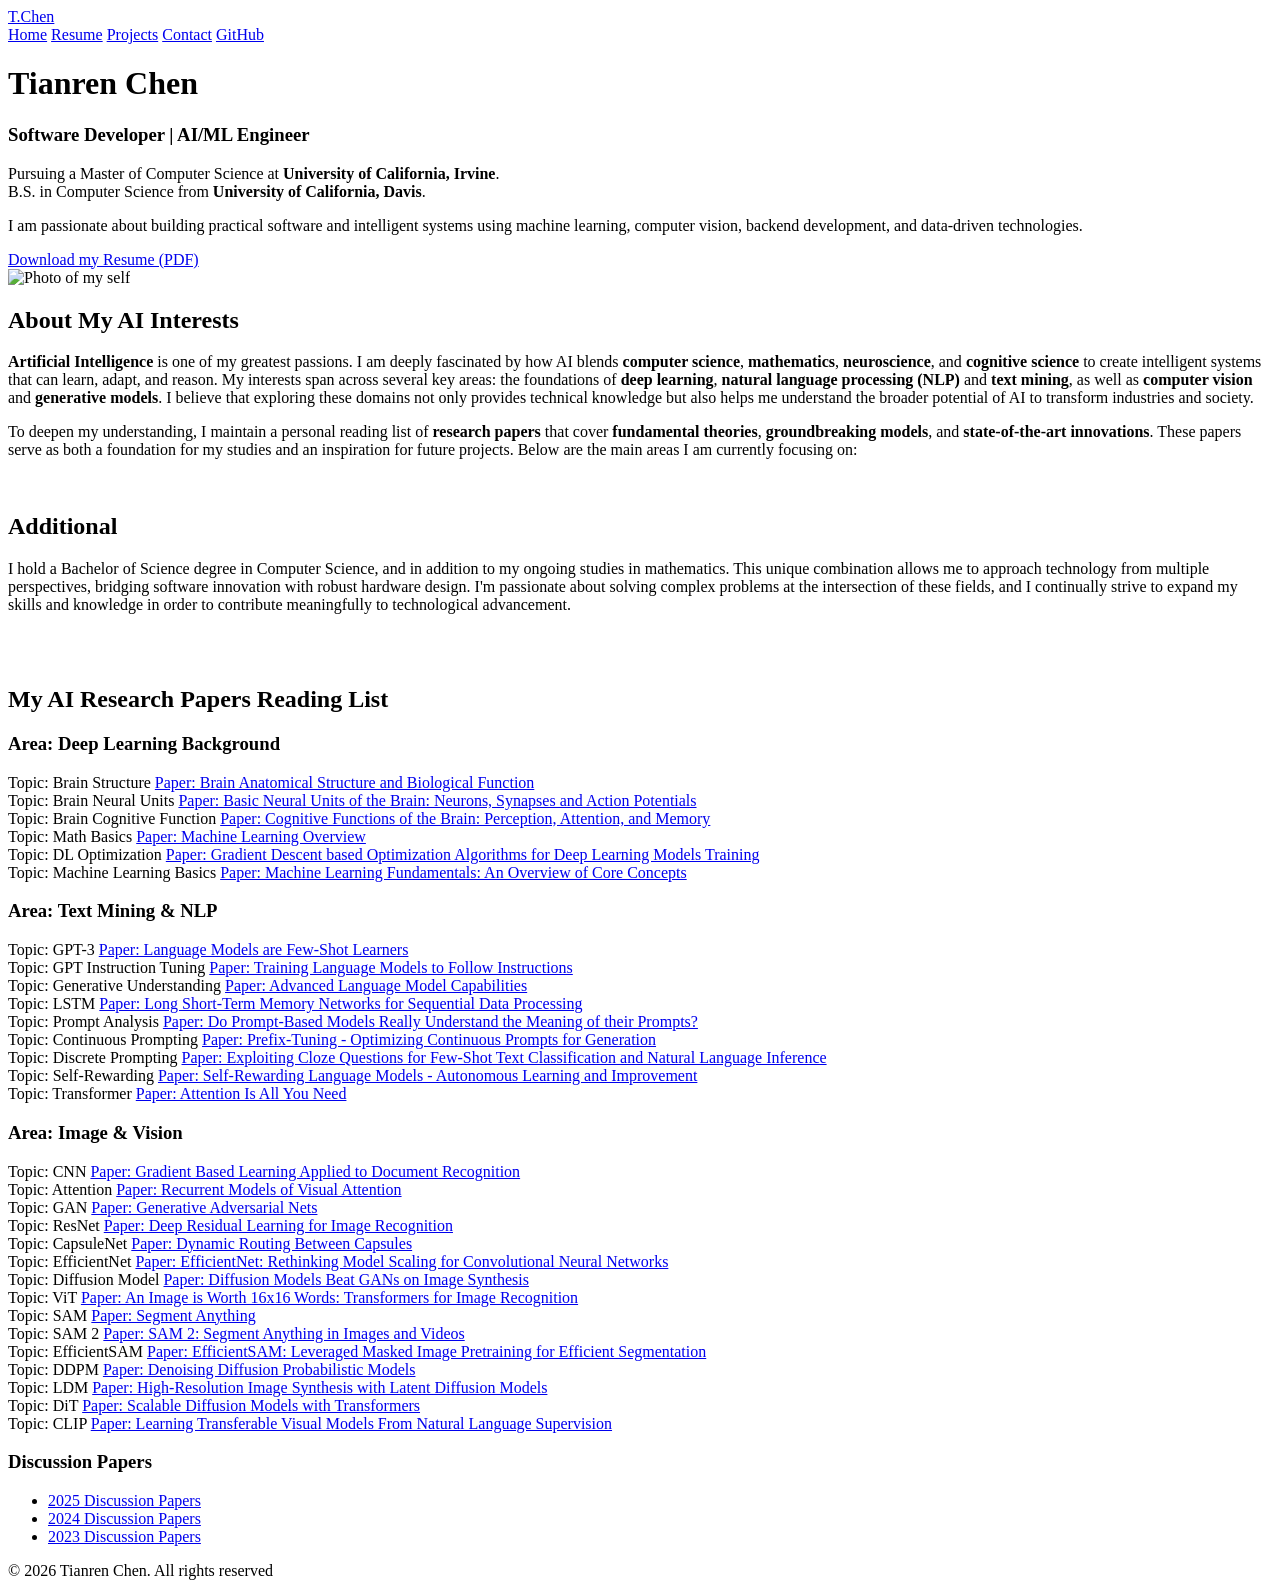
==== index.html @ b4e149b1 "Update Resume" ====
<!DOCTYPE html>
<html lang="en">
<head>
  <meta charset="UTF-8" />
  <meta name="viewport" content="width=device-width, initial-scale=1.0" />
  <meta name="description" content="Tianren Chen's personal portfolio website - Computer Science student at UC Davis specializing in AI, software engineering, and distributed systems" />
  <meta name="keywords" content="Tianren Chen, Computer Science, UC Davis, Software Engineering, AI, Electrical Engineering, Portfolio" />
  <meta name="author" content="Tianren Chen" />
  <meta name="robots" content="index, follow" />
  
  <!-- Open Graph / Social Media Meta Tags -->
  <meta property="og:title" content="Tianren Chen - Computer Science Portfolio" />
  <meta property="og:description" content="Computer Science student at UC Davis specializing in AI, software engineering, and distributed systems" />
  <meta property="og:type" content="website" />
  <meta property="og:url" content="https://ctrterry.github.io/portfolio/" />
  <meta property="og:image" content="https://ctrterry.github.io/portfolio/assets/img/self_transparent.png" />
  
  <!-- Twitter Card Meta Tags -->
  <meta name="twitter:card" content="summary_large_image" />
  <meta name="twitter:title" content="Tianren Chen - Computer Science Portfolio" />
  <meta name="twitter:description" content="Computer Science student at UC Davis specializing in AI, software engineering, and distributed systems" />
  <meta name="twitter:image" content="https://ctrterry.github.io/portfolio/assets/img/self_transparent.png" />
  
  <title>Tianren Chen – Computer Science Portfolio | UC Davis</title>
  <link rel="stylesheet" href="styles/style.css" />
  <link rel="icon" type="image/x-icon" href="assets/img/favicon.ico">
  <link rel="canonical" href="https://ctrterry.github.io/portfolio/" />
</head>
<body>
  <div class="wrapper">
    <!-- Navigation Bar control area-->
    <nav class="navbar">
      <div class="nav-left">
        <a href="https://www.linkedin.com/in/ctrterry" class="logo">T.Chen</a>
      </div>
      <div class="nav-right">
        <a href="index.html"> Home</a>
        <a href="resume.html">Resume</a>
        <a href="projects.html">Projects</a>
        <a href="contact.html">Contact</a>
        <a href="https://github.com/ctrterry" target="_blank">GitHub</a>
      </div>
    </nav>

    <!-- Header / Intro Section -->
    <header class="hero">
      <div class="hero-text">
        <h1>Tianren Chen</h1>

        <!-- <h3>Student, University of California, Davis, CA</h3> -->
        <h3>Software Developer | AI/ML Engineer</h3>

        <p>
          Pursuing a Master of Computer Science at
          <strong>University of California, Irvine</strong>.<br>
          B.S. in Computer Science from
          <strong>University of California, Davis</strong>.
        </p>
    
        <p>
          I am passionate about building practical software and intelligent systems
          using machine learning, computer vision, backend development, and data-driven technologies.
        </p>

        <a href="resumes/Tianren_Chen_Resume.pdf" download="Tianren_Chen_Resume.pdf" class="btn-primary">Download my Resume (PDF)</a>
      </div>
      <div class="personal-image">
        <!-- Placeholder or actual photo -->
        <img src="assets/img/self_transparent.png" alt="Photo of my self"/>
      </div>
    </header>

    <!-- About Section -->
    <section id="about" class="section">
      <div class="section-content">
        <h2>About My AI Interests</h2>  
        <p><strong>Artificial Intelligence</strong> is one of my greatest passions. I am deeply fascinated by how AI blends <strong>computer science</strong>, <strong>mathematics</strong>, <strong>neuroscience</strong>, and <strong>cognitive science</strong> to create intelligent systems that can learn, adapt, and reason. My interests span across several key areas: the foundations of <strong>deep learning</strong>, <strong>natural language processing (NLP)</strong> and <strong>text mining</strong>, as well as <strong>computer vision</strong> and <strong>generative models</strong>. I believe that exploring these domains not only provides technical knowledge but also helps me understand the broader potential of AI to transform industries and society.</p>  

        <p>To deepen my understanding, I maintain a personal reading list of <strong>research papers</strong> that cover <strong>fundamental theories</strong>, <strong>groundbreaking models</strong>, and <strong>state-of-the-art innovations</strong>. These papers serve as both a foundation for my studies and an inspiration for future projects. Below are the main areas I am currently focusing on:</p> <br>


        <h2>Additional</h2>
        <p class="indented-text">
          I hold a Bachelor of Science degree in Computer Science, and in addition to my ongoing studies in mathematics.
          This unique combination allows me to approach technology from multiple perspectives, 
          bridging software innovation with robust hardware design.

          I'm passionate about solving complex problems at the intersection of these fields, 
          and I continually strive to expand my skills and knowledge in order to contribute meaningfully to technological advancement.
        </p>
        <br>
        <br>



        <!-- % ---------------- Research Paper Reading Area ------------------------------>

        <h2> My AI Research Papers Reading List</h2>
        <div class="papers-section">
          
          <!-- Deep Learning Background Area -->
          <h3>Area: Deep Learning Background</h3>
          
          <div class="paper-entry">
            <span class="topic">Topic: Brain Structure</span>
            <a href="ai_Research_Paper/dl_background/DL_Brain_Structure.pdf" target="_blank">Paper: Brain Anatomical Structure and Biological Function</a>
          </div>

          <div class="paper-entry">
            <span class="topic">Topic: Brain Neural Units</span>
            <a href="ai_Research_Paper/dl_background/Brain_Nural_Unite_DL.pdf" target="_blank">Paper: Basic Neural Units of the Brain: Neurons, Synapses and Action Potentials</a>
          </div>

          <div class="paper-entry">
            <span class="topic">Topic: Brain Cognitive Function</span>
            <a href="ai_Research_Paper/dl_background/Brain_Congnitive_Function_DL.pdf" target="_blank">Paper: Cognitive Functions of the Brain: Perception, Attention, and Memory</a>
          </div>

          <div class="paper-entry">
            <span class="topic">Topic: Math Basics</span>
            <a href="ai_Research_Paper/dl_background/ML_Infor.pdf" target="_blank">Paper: Machine Learning Overview</a>
          </div>

          <div class="paper-entry">
            <span class="topic">Topic: DL Optimization</span>
            <a href="ai_Research_Paper/dl_background/DL_Optimization_DL.pdf" target="_blank">Paper: Gradient Descent based Optimization Algorithms for Deep Learning Models Training</a>
          </div>

          <div class="paper-entry">
            <span class="topic">Topic: Machine Learning Basics</span>
            <a href="ai_Research_Paper/dl_background/ML_Infor.pdf" target="_blank">Paper: Machine Learning Fundamentals: An Overview of Core Concepts</a>
          </div>

          <!-- Text Mining & NLP Area -->
          <h3>Area: Text Mining & NLP</h3>
          
          <div class="paper-entry">
            <span class="topic">Topic: GPT-3</span>
            <a href="ai_Research_Paper/textMining_NLP/GPT3_.pdf" target="_blank">Paper: Language Models are Few-Shot Learners</a>
          </div>

          <div class="paper-entry">
            <span class="topic">Topic: GPT Instruction Tuning</span>
            <a href="ai_Research_Paper/textMining_NLP/GPT_Instruct.pdf" target="_blank">Paper: Training Language Models to Follow Instructions</a>
          </div>

          <div class="paper-entry">
            <span class="topic">Topic: Generative Understanding</span>
            <a href="ai_Research_Paper/textMining_NLP/GUR.pdf" target="_blank">Paper: Advanced Language Model Capabilities</a>
          </div>

          <div class="paper-entry">
            <span class="topic">Topic: LSTM</span>
            <a href="ai_Research_Paper/textMining_NLP/LSTM_Text_Mining.pdf" target="_blank">Paper: Long Short-Term Memory Networks for Sequential Data Processing</a>
          </div>

          <div class="paper-entry">
            <span class="topic">Topic: Prompt Analysis</span>
            <a href="ai_Research_Paper/textMining_NLP/Prompt_Analysis.pdf" target="_blank">Paper: Do Prompt-Based Models Really Understand the Meaning of their Prompts?</a>
          </div>

          <div class="paper-entry">
            <span class="topic">Topic: Continuous Prompting</span>
            <a href="ai_Research_Paper/textMining_NLP/Prompt_Continues.pdf" target="_blank">Paper: Prefix-Tuning - Optimizing Continuous Prompts for Generation</a>
          </div>

          <div class="paper-entry">
            <span class="topic">Topic: Discrete Prompting</span>
            <a href="ai_Research_Paper/textMining_NLP/Prompt_Discrete.pdf" target="_blank">Paper: Exploiting Cloze Questions for Few-Shot Text Classification and Natural Language Inference</a>
          </div>

          <div class="paper-entry">
            <span class="topic">Topic: Self-Rewarding</span>
            <a href="ai_Research_Paper/textMining_NLP/Self_Reward.pdf" target="_blank">Paper: Self-Rewarding Language Models - Autonomous Learning and Improvement</a>
          </div>

                     <div class="paper-entry">
             <span class="topic">Topic: Transformer</span>
             <a href="ai_Research_Paper/textMining_NLP/Transformer.pdf" target="_blank">Paper: Attention Is All You Need</a>
           </div>

          <!-- Image & Vision Area -->
          <h3>Area: Image & Vision</h3>
          
          <div class="paper-entry">
            <span class="topic">Topic: CNN</span>
            <a href="ai_Research_Paper/image_versions/CNN.pdf" target="_blank">Paper: Gradient Based Learning Applied to Document Recognition</a>
          </div>

          <div class="paper-entry">
            <span class="topic">Topic: Attention</span>
            <a href="ai_Research_Paper/image_versions/attentions.pdf" target="_blank">Paper: Recurrent Models of Visual Attention</a>
          </div>

          <div class="paper-entry">
            <span class="topic">Topic: GAN</span>
            <a href="ai_Research_Paper/image_versions/GAN.pdf" target="_blank">Paper: Generative Adversarial Nets</a>
          </div>

          <div class="paper-entry">
            <span class="topic">Topic: ResNet</span>
            <a href="ai_Research_Paper/image_versions/ResNet.pdf" target="_blank">Paper: Deep Residual Learning for Image Recognition</a>
          </div>

          <div class="paper-entry">
            <span class="topic">Topic: CapsuleNet</span>
            <a href="ai_Research_Paper/image_versions/CapsuleNet.pdf" target="_blank">Paper: Dynamic Routing Between Capsules</a>
          </div>

          <div class="paper-entry">
            <span class="topic">Topic: EfficientNet</span>
            <a href="ai_Research_Paper/image_versions/EfficientNet.pdf" target="_blank">Paper: EfficientNet: Rethinking Model Scaling for Convolutional Neural Networks</a>
          </div>

          <div class="paper-entry">
            <span class="topic">Topic: Diffusion Model</span>
            <a href="ai_Research_Paper/image_versions/Diffusion_Model.pdf" target="_blank">Paper: Diffusion Models Beat GANs on Image Synthesis</a>
          </div>

          <div class="paper-entry">
            <span class="topic">Topic: ViT</span>
            <a href="ai_Research_Paper/image_versions/ViT.pdf" target="_blank">Paper: An Image is Worth 16x16 Words: Transformers for Image Recognition</a>
          </div>

          <div class="paper-entry">
            <span class="topic">Topic: SAM</span>
            <a href="ai_Research_Paper/image_versions/SAM.pdf" target="_blank">Paper: Segment Anything</a>
          </div>

          <div class="paper-entry">
            <span class="topic">Topic: SAM 2</span>
            <a href="ai_Research_Paper/image_versions/SAM2.pdf" target="_blank">Paper: SAM 2: Segment Anything in Images and Videos</a>
          </div>

          <div class="paper-entry">
            <span class="topic">Topic: EfficientSAM</span>
            <a href="ai_Research_Paper/image_versions/EfficientSAM.pdf" target="_blank">Paper: EfficientSAM: Leveraged Masked Image Pretraining for Efficient Segmentation</a>
          </div>

          <div class="paper-entry">
            <span class="topic">Topic: DDPM</span>
            <a href="ai_Research_Paper/image_versions/DDPM.pdf" target="_blank">Paper: Denoising Diffusion Probabilistic Models</a>
          </div>

          <div class="paper-entry">
            <span class="topic">Topic: LDM</span>
            <a href="ai_Research_Paper/image_versions/LDM.pdf" target="_blank">Paper: High-Resolution Image Synthesis with Latent Diffusion Models</a>
          </div>

          <div class="paper-entry">
            <span class="topic">Topic: DiT</span>
            <a href="ai_Research_Paper/image_versions/DiT.pdf" target="_blank">Paper: Scalable Diffusion Models with Transformers</a>
          </div>

          <div class="paper-entry">
            <span class="topic">Topic: CLIP</span>
            <a href="ai_Research_Paper/image_versions/CLIP.pdf" target="_blank">Paper: Learning Transferable Visual Models From Natural Language Supervision</a>
          </div>

          <!-- Citation -->
          <!-- <div class="citation-section">
            <h4>References</h4>
            <p class="citation">
              @article{zhang_ifmlab_ifmlabpy,<br>
              &nbsp;&nbsp;title={IFMLab.py},<br>
              &nbsp;&nbsp;author={Jiawei Zhang},<br>
              &nbsp;&nbsp;year={2016},<br>
              }
            </p>
          </div> -->


          

          <!-- % ---------------- Discussion paper area ------------------------------>
          <h3>Discussion Papers</h3>
          <ul class="papers-list">
            <li><a href="https://docs.google.com/spreadsheets/d/1cKKFg2zjILwHBISuJCIMwDJIK0FUtJIftuGG9lLRDSo/edit?gid=2049144862#gid=2049144862" target="_blank">2025 Discussion Papers</a></li>
            <li><a href="https://docs.google.com/spreadsheets/d/1YyNrls0FG1jVtHapDFglOy35CCJlYeoDeOvzx7QsefA/edit?gid=2049144862#gid=2049144862" target="_blank">2024 Discussion Papers</a></li>
            <li><a href="https://docs.google.com/spreadsheets/d/1nPFJScmS9t6R2qLEgY5SeBMo0PCMHR1CASnGC47hFE8/edit?gid=2049144862#gid=2049144862" target="_blank">2023 Discussion Papers</a></li>
          </ul>
        </div>
      </div>
    </section>
    <!-- About Research Paper Reading Section End-->

    <!-- <div class="image-box">
      <div class="description">
        <h3>Spring 25 class</h3>
        <p> My spring quarter class at UC Davis, 2025 </p>
    </div>
      <img src="assets/img/spring_25.png" alt="Screenshot of my project">
    </div>
     -->
    <!--Add some website informations -->
    <!-- Footer -->
    <footer class="footer">
      <p>&copy; <script>document.write(new Date().getFullYear())</script> Tianren Chen. All rights reserved</p>
    </footer>
  </div>  <!-- End wrapper -->
</body>
</html>
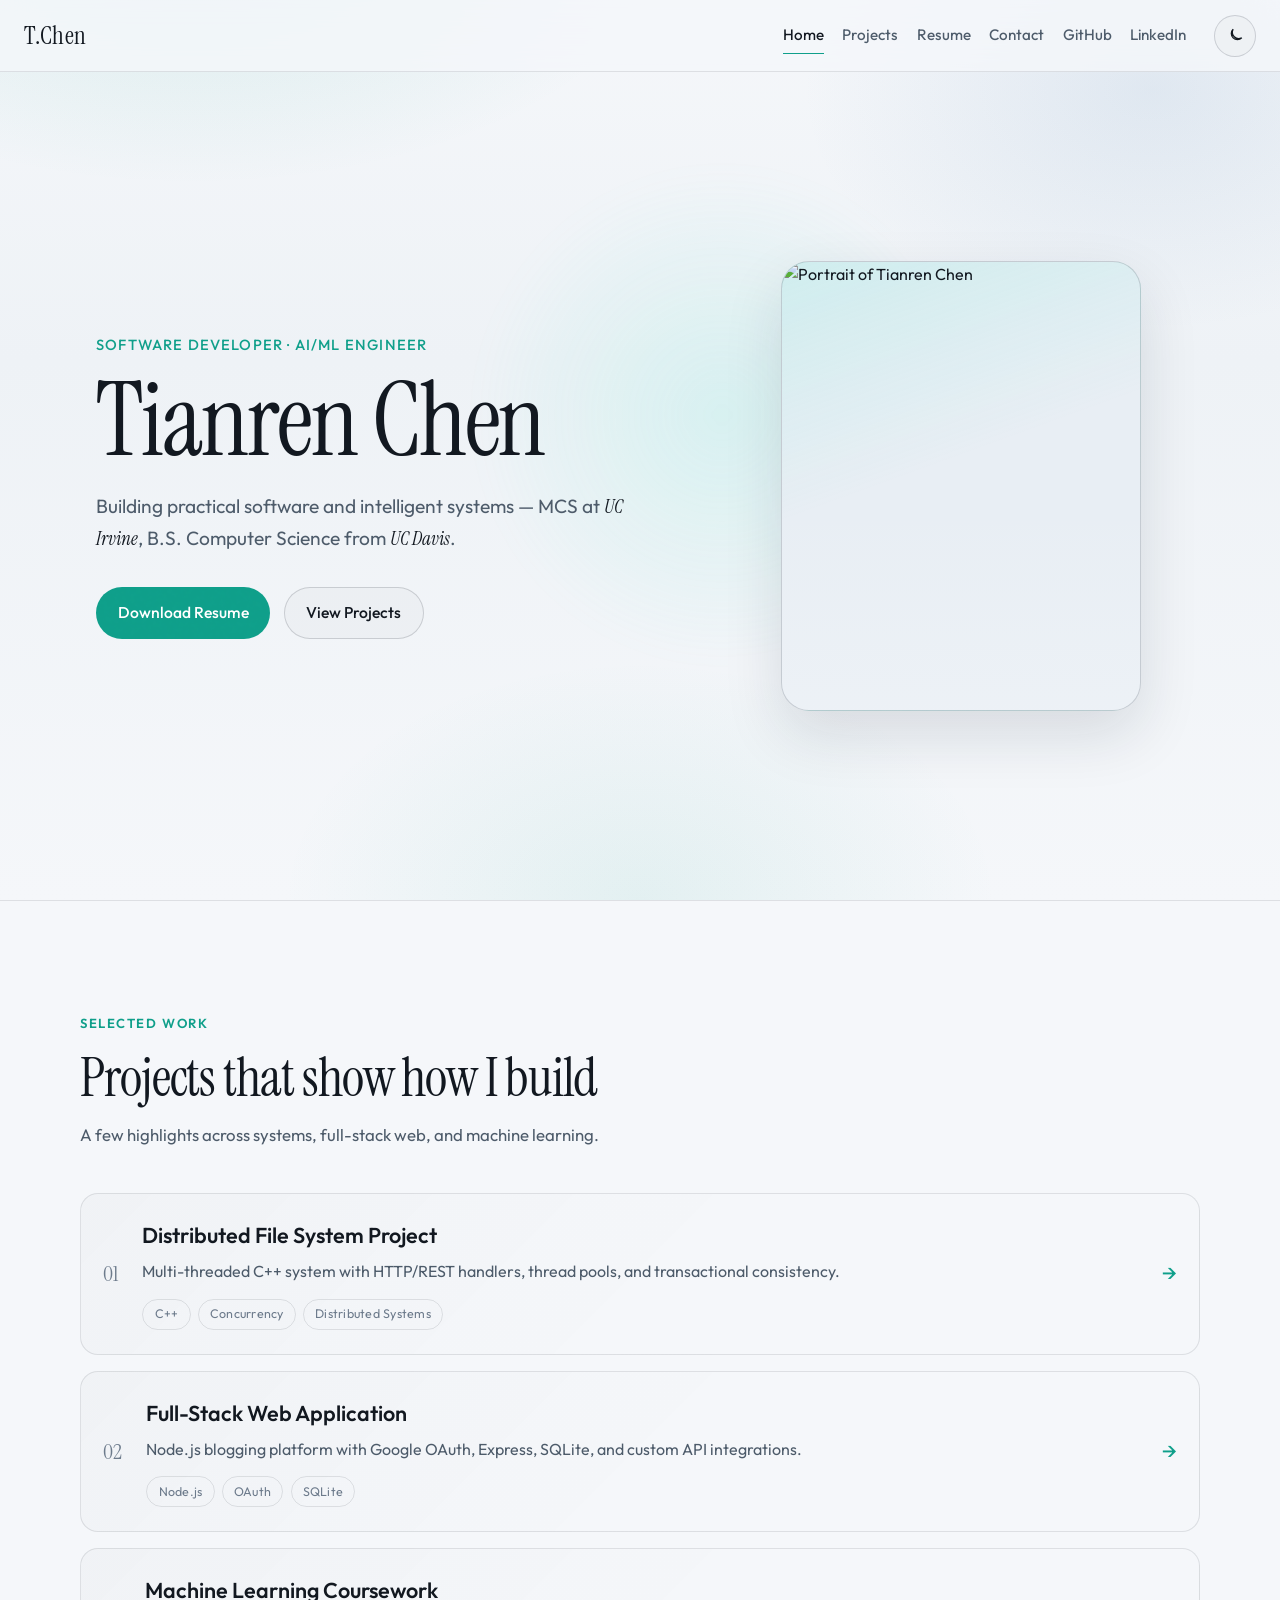
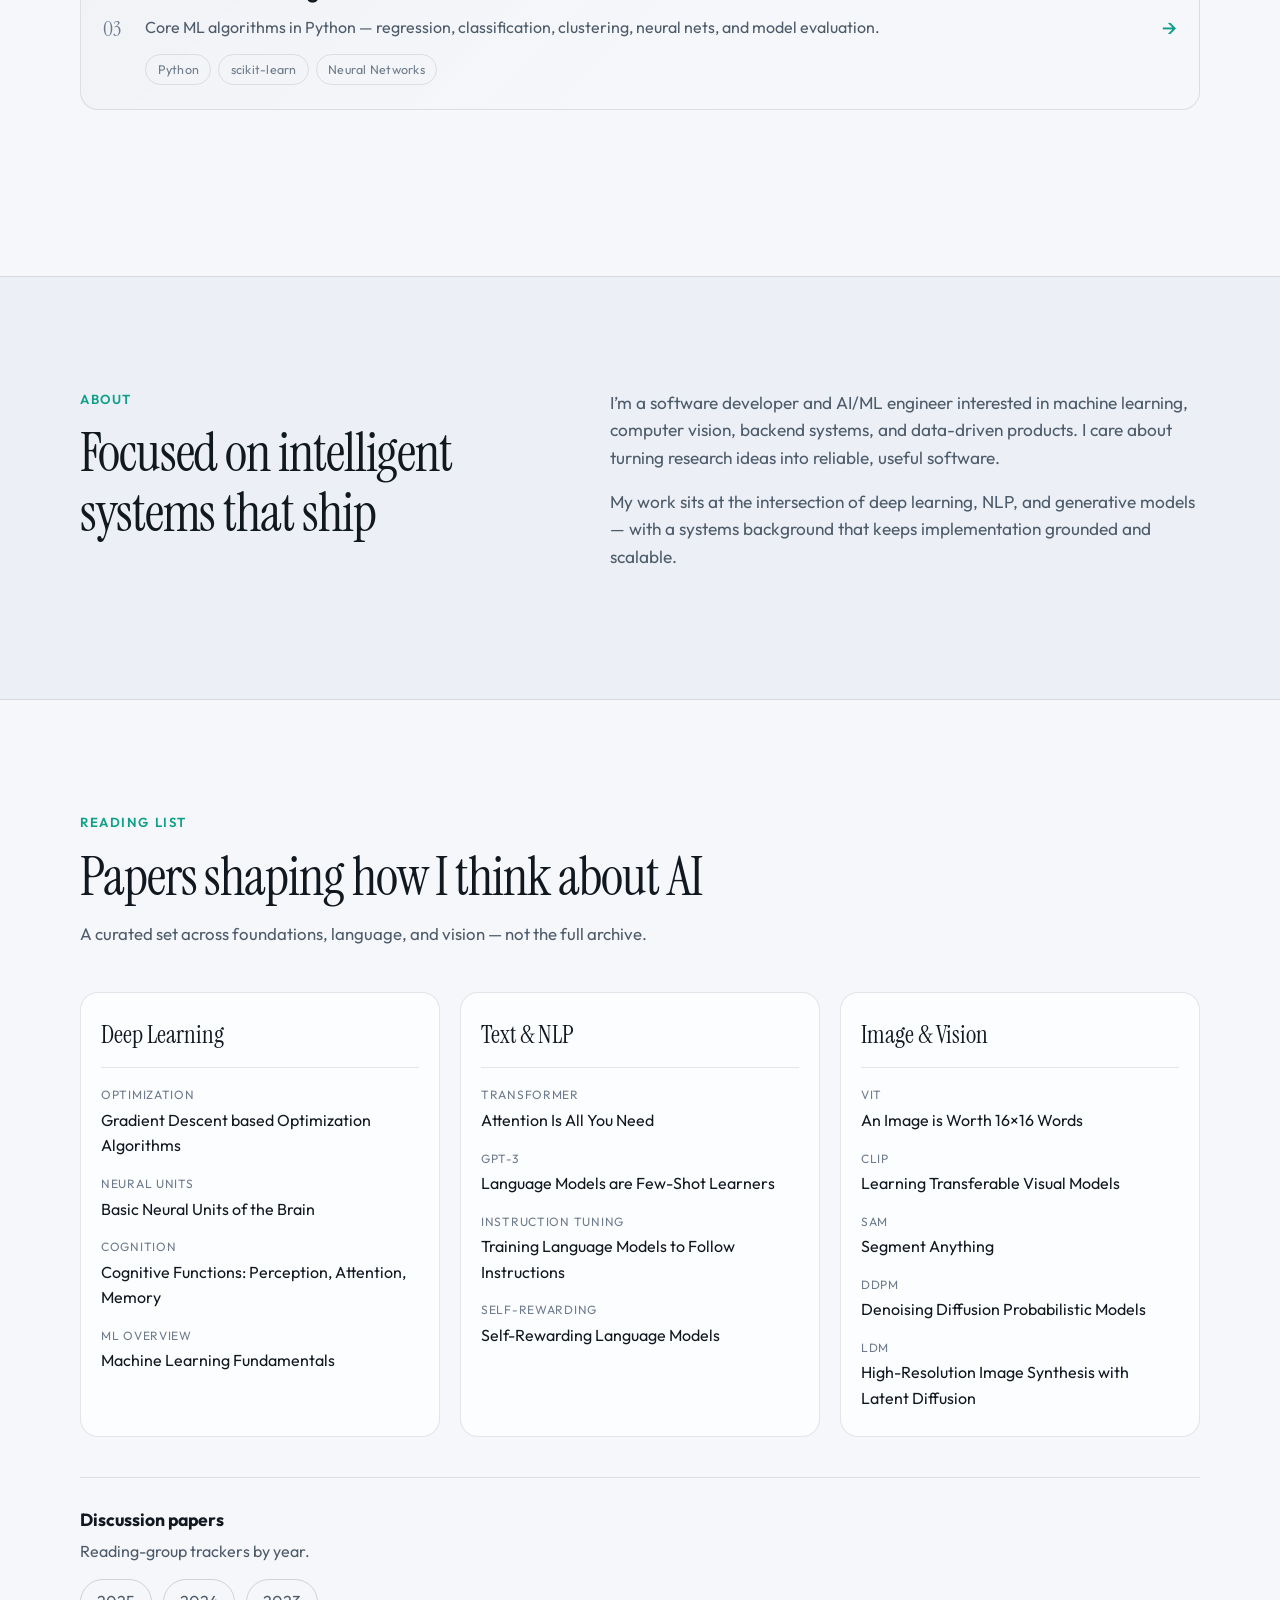
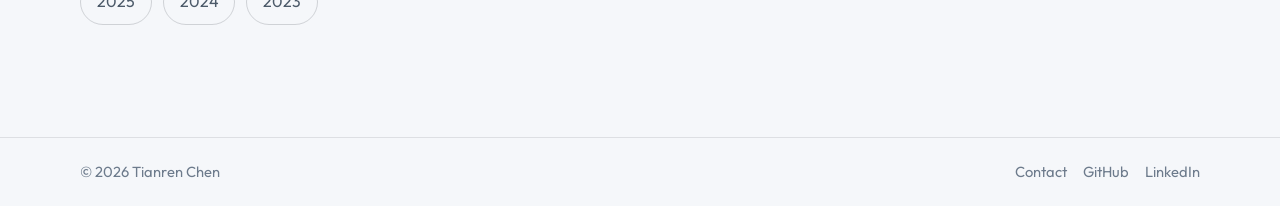
==== commit 6ad6504f: "Update Home page" ====
--- a/index.html
+++ b/index.html
@@ -3,300 +3,274 @@
 <head>
   <meta charset="UTF-8" />
   <meta name="viewport" content="width=device-width, initial-scale=1.0" />
-  <meta name="description" content="Tianren Chen's personal portfolio website - Computer Science student at UC Davis specializing in AI, software engineering, and distributed systems" />
-  <meta name="keywords" content="Tianren Chen, Computer Science, UC Davis, Software Engineering, AI, Electrical Engineering, Portfolio" />
+  <meta name="description" content="Tianren Chen — Software Developer and AI/ML Engineer. MCS at UC Irvine. Building practical software and intelligent systems." />
+  <meta name="keywords" content="Tianren Chen, Computer Science, UC Irvine, Software Engineering, AI, Machine Learning, Portfolio" />
   <meta name="author" content="Tianren Chen" />
   <meta name="robots" content="index, follow" />
-  
-  <!-- Open Graph / Social Media Meta Tags -->
-  <meta property="og:title" content="Tianren Chen - Computer Science Portfolio" />
-  <meta property="og:description" content="Computer Science student at UC Davis specializing in AI, software engineering, and distributed systems" />
+
+  <meta property="og:title" content="Tianren Chen — Software & AI Engineer" />
+  <meta property="og:description" content="MCS at UC Irvine. Building practical software and intelligent systems with machine learning, computer vision, and backend engineering." />
   <meta property="og:type" content="website" />
   <meta property="og:url" content="https://ctrterry.github.io/portfolio/" />
   <meta property="og:image" content="https://ctrterry.github.io/portfolio/assets/img/self_transparent.png" />
-  
-  <!-- Twitter Card Meta Tags -->
+
   <meta name="twitter:card" content="summary_large_image" />
-  <meta name="twitter:title" content="Tianren Chen - Computer Science Portfolio" />
-  <meta name="twitter:description" content="Computer Science student at UC Davis specializing in AI, software engineering, and distributed systems" />
+  <meta name="twitter:title" content="Tianren Chen — Software & AI Engineer" />
+  <meta name="twitter:description" content="MCS at UC Irvine. Building practical software and intelligent systems." />
   <meta name="twitter:image" content="https://ctrterry.github.io/portfolio/assets/img/self_transparent.png" />
-  
-  <title>Tianren Chen – Computer Science Portfolio | UC Davis</title>
+
+  <title>Tianren Chen — Software & AI Engineer</title>
+  <link rel="canonical" href="https://ctrterry.github.io/portfolio/" />
+  <link rel="icon" type="image/x-icon" href="assets/img/favicon.ico" />
+
+  <link rel="preconnect" href="https://fonts.googleapis.com" />
+  <link rel="preconnect" href="https://fonts.gstatic.com" crossorigin />
+  <link href="https://fonts.googleapis.com/css2?family=Instrument+Serif:ital@0;1&family=Outfit:wght@300;400;500;600;700&display=swap" rel="stylesheet" />
   <link rel="stylesheet" href="styles/style.css" />
-  <link rel="icon" type="image/x-icon" href="assets/img/favicon.ico">
-  <link rel="canonical" href="https://ctrterry.github.io/portfolio/" />
+  <script>
+    (function () {
+      try {
+        var saved = localStorage.getItem("theme");
+        var theme = saved || (window.matchMedia("(prefers-color-scheme: light)").matches ? "light" : "dark");
+        document.documentElement.setAttribute("data-theme", theme);
+      } catch (e) {
+        document.documentElement.setAttribute("data-theme", "dark");
+      }
+    })();
+  </script>
 </head>
 <body>
+  <div class="noise" aria-hidden="true"></div>
   <div class="wrapper">
-    <!-- Navigation Bar control area-->
     <nav class="navbar">
-      <div class="nav-left">
-        <a href="https://www.linkedin.com/in/ctrterry" class="logo">T.Chen</a>
-      </div>
+      <a href="index.html" class="logo">T.Chen</a>
       <div class="nav-right">
-        <a href="index.html"> Home</a>
+        <a href="index.html" class="active">Home</a>
+        <a href="projects.html">Projects</a>
         <a href="resume.html">Resume</a>
-        <a href="projects.html">Projects</a>
         <a href="contact.html">Contact</a>
-        <a href="https://github.com/ctrterry" target="_blank">GitHub</a>
+        <a href="https://github.com/ctrterry" target="_blank" rel="noopener">GitHub</a>
+        <a href="https://www.linkedin.com/in/ctrterry" target="_blank" rel="noopener">LinkedIn</a>
+      </div>
+      <div class="nav-controls">
+        <button class="theme-toggle" type="button" aria-label="Switch to light theme" title="Toggle theme">
+          <svg class="theme-icon theme-icon-sun" viewBox="0 0 24 24" aria-hidden="true" fill="none" stroke="currentColor" stroke-width="1.8">
+            <circle cx="12" cy="12" r="4" />
+            <path d="M12 2v2M12 20v2M4.9 4.9l1.4 1.4M17.7 17.7l1.4 1.4M2 12h2M20 12h2M4.9 19.1l1.4-1.4M17.7 6.3l1.4-1.4" />
+          </svg>
+          <svg class="theme-icon theme-icon-moon" viewBox="0 0 24 24" aria-hidden="true" fill="none" stroke="currentColor" stroke-width="1.8">
+            <path d="M21 14.5A8.5 8.5 0 0 1 9.5 3 7 7 0 1 0 21 14.5z" />
+          </svg>
+        </button>
+        <button class="nav-toggle" aria-label="Open menu" aria-expanded="false">
+          <span></span><span></span>
+        </button>
       </div>
     </nav>
 
-    <!-- Header / Intro Section -->
     <header class="hero">
-      <div class="hero-text">
+      <div class="hero-glow" aria-hidden="true"></div>
+      <div class="hero-text reveal">
+        <p class="hero-role">Software Developer · AI/ML Engineer</p>
         <h1>Tianren Chen</h1>
-
-        <!-- <h3>Student, University of California, Davis, CA</h3> -->
-        <h3>Software Developer | AI/ML Engineer</h3>
-
-        <p>
-          Pursuing a Master of Computer Science at
-          <strong>University of California, Irvine</strong>.<br>
-          B.S. in Computer Science from
-          <strong>University of California, Davis</strong>.
+        <p class="hero-lead">
+          Building practical software and intelligent systems — MCS at
+          <em>UC Irvine</em>, B.S. Computer Science from <em>UC Davis</em>.
         </p>
-    
-        <p>
-          I am passionate about building practical software and intelligent systems
-          using machine learning, computer vision, backend development, and data-driven technologies.
-        </p>
-
-        <a href="resumes/Tianren_Chen_Resume.pdf" download="Tianren_Chen_Resume.pdf" class="btn-primary">Download my Resume (PDF)</a>
-      </div>
-      <div class="personal-image">
-        <!-- Placeholder or actual photo -->
-        <img src="assets/img/self_transparent.png" alt="Photo of my self"/>
+        <div class="hero-actions">
+          <a href="resumes/Tianren_Chen_Resume.pdf" download class="btn-primary">Download Resume</a>
+          <a href="projects.html" class="btn-ghost">View Projects</a>
+        </div>
+      </div>
+      <div class="hero-visual reveal" data-delay="1">
+        <div class="hero-frame">
+          <img src="assets/img/self_transparent.png" alt="Portrait of Tianren Chen" />
+        </div>
       </div>
     </header>
 
-    <!-- About Section -->
-    <section id="about" class="section">
-      <div class="section-content">
-        <h2>About My AI Interests</h2>  
-        <p><strong>Artificial Intelligence</strong> is one of my greatest passions. I am deeply fascinated by how AI blends <strong>computer science</strong>, <strong>mathematics</strong>, <strong>neuroscience</strong>, and <strong>cognitive science</strong> to create intelligent systems that can learn, adapt, and reason. My interests span across several key areas: the foundations of <strong>deep learning</strong>, <strong>natural language processing (NLP)</strong> and <strong>text mining</strong>, as well as <strong>computer vision</strong> and <strong>generative models</strong>. I believe that exploring these domains not only provides technical knowledge but also helps me understand the broader potential of AI to transform industries and society.</p>  
-
-        <p>To deepen my understanding, I maintain a personal reading list of <strong>research papers</strong> that cover <strong>fundamental theories</strong>, <strong>groundbreaking models</strong>, and <strong>state-of-the-art innovations</strong>. These papers serve as both a foundation for my studies and an inspiration for future projects. Below are the main areas I am currently focusing on:</p> <br>
-
-
-        <h2>Additional</h2>
-        <p class="indented-text">
-          I hold a Bachelor of Science degree in Computer Science, and in addition to my ongoing studies in mathematics.
-          This unique combination allows me to approach technology from multiple perspectives, 
-          bridging software innovation with robust hardware design.
-
-          I'm passionate about solving complex problems at the intersection of these fields, 
-          and I continually strive to expand my skills and knowledge in order to contribute meaningfully to technological advancement.
-        </p>
-        <br>
-        <br>
-
-
-
-        <!-- % ---------------- Research Paper Reading Area ------------------------------>
-
-        <h2> My AI Research Papers Reading List</h2>
-        <div class="papers-section">
-          
-          <!-- Deep Learning Background Area -->
-          <h3>Area: Deep Learning Background</h3>
-          
-          <div class="paper-entry">
-            <span class="topic">Topic: Brain Structure</span>
-            <a href="ai_Research_Paper/dl_background/DL_Brain_Structure.pdf" target="_blank">Paper: Brain Anatomical Structure and Biological Function</a>
+    <section id="work" class="section work-section">
+      <div class="section-inner">
+        <div class="section-head reveal">
+          <p class="eyebrow">Selected work</p>
+          <h2>Projects that show how I build</h2>
+          <p class="section-sub">A few highlights across systems, full-stack web, and machine learning.</p>
+        </div>
+
+        <div class="work-list">
+          <a href="projects.html#distributed-fs" class="work-item reveal">
+            <span class="work-index">01</span>
+            <div class="work-copy">
+              <h3>Distributed File System Project</h3>
+              <p>Multi-threaded C++ system with HTTP/REST handlers, thread pools, and transactional consistency.</p>
+              <ul class="work-tags">
+                <li>C++</li>
+                <li>Concurrency</li>
+                <li>Distributed Systems</li>
+              </ul>
+            </div>
+            <span class="work-arrow" aria-hidden="true">→</span>
+          </a>
+
+          <a href="projects.html#web-oauth-blog" class="work-item reveal" data-delay="1">
+            <span class="work-index">02</span>
+            <div class="work-copy">
+              <h3>Full-Stack Web Application</h3>
+              <p>Node.js blogging platform with Google OAuth, Express, SQLite, and custom API integrations.</p>
+              <ul class="work-tags">
+                <li>Node.js</li>
+                <li>OAuth</li>
+                <li>SQLite</li>
+              </ul>
+            </div>
+            <span class="work-arrow" aria-hidden="true">→</span>
+          </a>
+
+          <a href="projects.html#machine-learning-course" class="work-item reveal" data-delay="2">
+            <span class="work-index">03</span>
+            <div class="work-copy">
+              <h3>Machine Learning Coursework</h3>
+              <p>Core ML algorithms in Python — regression, classification, clustering, neural nets, and model evaluation.</p>
+              <ul class="work-tags">
+                <li>Python</li>
+                <li>scikit-learn</li>
+                <li>Neural Networks</li>
+              </ul>
+            </div>
+            <span class="work-arrow" aria-hidden="true">→</span>
+          </a>
+        </div>
+
+        <div class="section-cta reveal">
+          <a href="projects.html" class="text-link">See all projects →</a>
+        </div>
+      </div>
+    </section>
+
+    <section id="about" class="section about-section">
+      <div class="section-inner about-grid">
+        <div class="section-head reveal">
+          <p class="eyebrow">About</p>
+          <h2>Focused on intelligent systems that ship</h2>
+        </div>
+        <div class="about-copy reveal" data-delay="1">
+          <p>
+            I’m a software developer and AI/ML engineer interested in machine learning,
+            computer vision, backend systems, and data-driven products. I care about
+            turning research ideas into reliable, useful software.
+          </p>
+          <p>
+            My work sits at the intersection of deep learning, NLP, and generative models —
+            with a systems background that keeps implementation grounded and scalable.
+          </p>
+        </div>
+      </div>
+    </section>
+
+    <section id="reading" class="section reading-section">
+      <div class="section-inner">
+        <div class="section-head reveal">
+          <p class="eyebrow">Reading list</p>
+          <h2>Papers shaping how I think about AI</h2>
+          <p class="section-sub">A curated set across foundations, language, and vision — not the full archive.</p>
+        </div>
+
+        <div class="papers-grid">
+          <div class="paper-group reveal">
+            <h3>Deep Learning</h3>
+            <ul class="paper-list">
+              <li>
+                <span>Optimization</span>
+                <a href="ai_Research_Paper/dl_background/DL_Optimization_DL.pdf" target="_blank" rel="noopener">Gradient Descent based Optimization Algorithms</a>
+              </li>
+              <li>
+                <span>Neural units</span>
+                <a href="ai_Research_Paper/dl_background/Brain_Nural_Unite_DL.pdf" target="_blank" rel="noopener">Basic Neural Units of the Brain</a>
+              </li>
+              <li>
+                <span>Cognition</span>
+                <a href="ai_Research_Paper/dl_background/Brain_Congnitive_Function_DL.pdf" target="_blank" rel="noopener">Cognitive Functions: Perception, Attention, Memory</a>
+              </li>
+              <li>
+                <span>ML overview</span>
+                <a href="ai_Research_Paper/dl_background/ML_Infor.pdf" target="_blank" rel="noopener">Machine Learning Fundamentals</a>
+              </li>
+            </ul>
           </div>
 
-          <div class="paper-entry">
-            <span class="topic">Topic: Brain Neural Units</span>
-            <a href="ai_Research_Paper/dl_background/Brain_Nural_Unite_DL.pdf" target="_blank">Paper: Basic Neural Units of the Brain: Neurons, Synapses and Action Potentials</a>
+          <div class="paper-group reveal" data-delay="1">
+            <h3>Text & NLP</h3>
+            <ul class="paper-list">
+              <li>
+                <span>Transformer</span>
+                <a href="ai_Research_Paper/textMining_NLP/Transformer.pdf" target="_blank" rel="noopener">Attention Is All You Need</a>
+              </li>
+              <li>
+                <span>GPT-3</span>
+                <a href="ai_Research_Paper/textMining_NLP/GPT3_.pdf" target="_blank" rel="noopener">Language Models are Few-Shot Learners</a>
+              </li>
+              <li>
+                <span>Instruction tuning</span>
+                <a href="ai_Research_Paper/textMining_NLP/GPT_Instruct.pdf" target="_blank" rel="noopener">Training Language Models to Follow Instructions</a>
+              </li>
+              <li>
+                <span>Self-rewarding</span>
+                <a href="ai_Research_Paper/textMining_NLP/Self_Reward.pdf" target="_blank" rel="noopener">Self-Rewarding Language Models</a>
+              </li>
+            </ul>
           </div>
 
-          <div class="paper-entry">
-            <span class="topic">Topic: Brain Cognitive Function</span>
-            <a href="ai_Research_Paper/dl_background/Brain_Congnitive_Function_DL.pdf" target="_blank">Paper: Cognitive Functions of the Brain: Perception, Attention, and Memory</a>
+          <div class="paper-group reveal" data-delay="2">
+            <h3>Image & Vision</h3>
+            <ul class="paper-list">
+              <li>
+                <span>ViT</span>
+                <a href="ai_Research_Paper/image_versions/ViT.pdf" target="_blank" rel="noopener">An Image is Worth 16×16 Words</a>
+              </li>
+              <li>
+                <span>CLIP</span>
+                <a href="ai_Research_Paper/image_versions/CLIP.pdf" target="_blank" rel="noopener">Learning Transferable Visual Models</a>
+              </li>
+              <li>
+                <span>SAM</span>
+                <a href="ai_Research_Paper/image_versions/SAM.pdf" target="_blank" rel="noopener">Segment Anything</a>
+              </li>
+              <li>
+                <span>DDPM</span>
+                <a href="ai_Research_Paper/image_versions/DDPM.pdf" target="_blank" rel="noopener">Denoising Diffusion Probabilistic Models</a>
+              </li>
+              <li>
+                <span>LDM</span>
+                <a href="ai_Research_Paper/image_versions/LDM.pdf" target="_blank" rel="noopener">High-Resolution Image Synthesis with Latent Diffusion</a>
+              </li>
+            </ul>
           </div>
-
-          <div class="paper-entry">
-            <span class="topic">Topic: Math Basics</span>
-            <a href="ai_Research_Paper/dl_background/ML_Infor.pdf" target="_blank">Paper: Machine Learning Overview</a>
-          </div>
-
-          <div class="paper-entry">
-            <span class="topic">Topic: DL Optimization</span>
-            <a href="ai_Research_Paper/dl_background/DL_Optimization_DL.pdf" target="_blank">Paper: Gradient Descent based Optimization Algorithms for Deep Learning Models Training</a>
-          </div>
-
-          <div class="paper-entry">
-            <span class="topic">Topic: Machine Learning Basics</span>
-            <a href="ai_Research_Paper/dl_background/ML_Infor.pdf" target="_blank">Paper: Machine Learning Fundamentals: An Overview of Core Concepts</a>
-          </div>
-
-          <!-- Text Mining & NLP Area -->
-          <h3>Area: Text Mining & NLP</h3>
-          
-          <div class="paper-entry">
-            <span class="topic">Topic: GPT-3</span>
-            <a href="ai_Research_Paper/textMining_NLP/GPT3_.pdf" target="_blank">Paper: Language Models are Few-Shot Learners</a>
-          </div>
-
-          <div class="paper-entry">
-            <span class="topic">Topic: GPT Instruction Tuning</span>
-            <a href="ai_Research_Paper/textMining_NLP/GPT_Instruct.pdf" target="_blank">Paper: Training Language Models to Follow Instructions</a>
-          </div>
-
-          <div class="paper-entry">
-            <span class="topic">Topic: Generative Understanding</span>
-            <a href="ai_Research_Paper/textMining_NLP/GUR.pdf" target="_blank">Paper: Advanced Language Model Capabilities</a>
-          </div>
-
-          <div class="paper-entry">
-            <span class="topic">Topic: LSTM</span>
-            <a href="ai_Research_Paper/textMining_NLP/LSTM_Text_Mining.pdf" target="_blank">Paper: Long Short-Term Memory Networks for Sequential Data Processing</a>
-          </div>
-
-          <div class="paper-entry">
-            <span class="topic">Topic: Prompt Analysis</span>
-            <a href="ai_Research_Paper/textMining_NLP/Prompt_Analysis.pdf" target="_blank">Paper: Do Prompt-Based Models Really Understand the Meaning of their Prompts?</a>
-          </div>
-
-          <div class="paper-entry">
-            <span class="topic">Topic: Continuous Prompting</span>
-            <a href="ai_Research_Paper/textMining_NLP/Prompt_Continues.pdf" target="_blank">Paper: Prefix-Tuning - Optimizing Continuous Prompts for Generation</a>
-          </div>
-
-          <div class="paper-entry">
-            <span class="topic">Topic: Discrete Prompting</span>
-            <a href="ai_Research_Paper/textMining_NLP/Prompt_Discrete.pdf" target="_blank">Paper: Exploiting Cloze Questions for Few-Shot Text Classification and Natural Language Inference</a>
-          </div>
-
-          <div class="paper-entry">
-            <span class="topic">Topic: Self-Rewarding</span>
-            <a href="ai_Research_Paper/textMining_NLP/Self_Reward.pdf" target="_blank">Paper: Self-Rewarding Language Models - Autonomous Learning and Improvement</a>
-          </div>
-
-                     <div class="paper-entry">
-             <span class="topic">Topic: Transformer</span>
-             <a href="ai_Research_Paper/textMining_NLP/Transformer.pdf" target="_blank">Paper: Attention Is All You Need</a>
-           </div>
-
-          <!-- Image & Vision Area -->
-          <h3>Area: Image & Vision</h3>
-          
-          <div class="paper-entry">
-            <span class="topic">Topic: CNN</span>
-            <a href="ai_Research_Paper/image_versions/CNN.pdf" target="_blank">Paper: Gradient Based Learning Applied to Document Recognition</a>
-          </div>
-
-          <div class="paper-entry">
-            <span class="topic">Topic: Attention</span>
-            <a href="ai_Research_Paper/image_versions/attentions.pdf" target="_blank">Paper: Recurrent Models of Visual Attention</a>
-          </div>
-
-          <div class="paper-entry">
-            <span class="topic">Topic: GAN</span>
-            <a href="ai_Research_Paper/image_versions/GAN.pdf" target="_blank">Paper: Generative Adversarial Nets</a>
-          </div>
-
-          <div class="paper-entry">
-            <span class="topic">Topic: ResNet</span>
-            <a href="ai_Research_Paper/image_versions/ResNet.pdf" target="_blank">Paper: Deep Residual Learning for Image Recognition</a>
-          </div>
-
-          <div class="paper-entry">
-            <span class="topic">Topic: CapsuleNet</span>
-            <a href="ai_Research_Paper/image_versions/CapsuleNet.pdf" target="_blank">Paper: Dynamic Routing Between Capsules</a>
-          </div>
-
-          <div class="paper-entry">
-            <span class="topic">Topic: EfficientNet</span>
-            <a href="ai_Research_Paper/image_versions/EfficientNet.pdf" target="_blank">Paper: EfficientNet: Rethinking Model Scaling for Convolutional Neural Networks</a>
-          </div>
-
-          <div class="paper-entry">
-            <span class="topic">Topic: Diffusion Model</span>
-            <a href="ai_Research_Paper/image_versions/Diffusion_Model.pdf" target="_blank">Paper: Diffusion Models Beat GANs on Image Synthesis</a>
-          </div>
-
-          <div class="paper-entry">
-            <span class="topic">Topic: ViT</span>
-            <a href="ai_Research_Paper/image_versions/ViT.pdf" target="_blank">Paper: An Image is Worth 16x16 Words: Transformers for Image Recognition</a>
-          </div>
-
-          <div class="paper-entry">
-            <span class="topic">Topic: SAM</span>
-            <a href="ai_Research_Paper/image_versions/SAM.pdf" target="_blank">Paper: Segment Anything</a>
-          </div>
-
-          <div class="paper-entry">
-            <span class="topic">Topic: SAM 2</span>
-            <a href="ai_Research_Paper/image_versions/SAM2.pdf" target="_blank">Paper: SAM 2: Segment Anything in Images and Videos</a>
-          </div>
-
-          <div class="paper-entry">
-            <span class="topic">Topic: EfficientSAM</span>
-            <a href="ai_Research_Paper/image_versions/EfficientSAM.pdf" target="_blank">Paper: EfficientSAM: Leveraged Masked Image Pretraining for Efficient Segmentation</a>
-          </div>
-
-          <div class="paper-entry">
-            <span class="topic">Topic: DDPM</span>
-            <a href="ai_Research_Paper/image_versions/DDPM.pdf" target="_blank">Paper: Denoising Diffusion Probabilistic Models</a>
-          </div>
-
-          <div class="paper-entry">
-            <span class="topic">Topic: LDM</span>
-            <a href="ai_Research_Paper/image_versions/LDM.pdf" target="_blank">Paper: High-Resolution Image Synthesis with Latent Diffusion Models</a>
-          </div>
-
-          <div class="paper-entry">
-            <span class="topic">Topic: DiT</span>
-            <a href="ai_Research_Paper/image_versions/DiT.pdf" target="_blank">Paper: Scalable Diffusion Models with Transformers</a>
-          </div>
-
-          <div class="paper-entry">
-            <span class="topic">Topic: CLIP</span>
-            <a href="ai_Research_Paper/image_versions/CLIP.pdf" target="_blank">Paper: Learning Transferable Visual Models From Natural Language Supervision</a>
-          </div>
-
-          <!-- Citation -->
-          <!-- <div class="citation-section">
-            <h4>References</h4>
-            <p class="citation">
-              @article{zhang_ifmlab_ifmlabpy,<br>
-              &nbsp;&nbsp;title={IFMLab.py},<br>
-              &nbsp;&nbsp;author={Jiawei Zhang},<br>
-              &nbsp;&nbsp;year={2016},<br>
-              }
-            </p>
-          </div> -->
-
-
-          
-
-          <!-- % ---------------- Discussion paper area ------------------------------>
-          <h3>Discussion Papers</h3>
-          <ul class="papers-list">
-            <li><a href="https://docs.google.com/spreadsheets/d/1cKKFg2zjILwHBISuJCIMwDJIK0FUtJIftuGG9lLRDSo/edit?gid=2049144862#gid=2049144862" target="_blank">2025 Discussion Papers</a></li>
-            <li><a href="https://docs.google.com/spreadsheets/d/1YyNrls0FG1jVtHapDFglOy35CCJlYeoDeOvzx7QsefA/edit?gid=2049144862#gid=2049144862" target="_blank">2024 Discussion Papers</a></li>
-            <li><a href="https://docs.google.com/spreadsheets/d/1nPFJScmS9t6R2qLEgY5SeBMo0PCMHR1CASnGC47hFE8/edit?gid=2049144862#gid=2049144862" target="_blank">2023 Discussion Papers</a></li>
+        </div>
+
+        <div class="discussion reveal">
+          <h3>Discussion papers</h3>
+          <p>Reading-group trackers by year.</p>
+          <ul class="discussion-links">
+            <li><a href="https://docs.google.com/spreadsheets/d/1cKKFg2zjILwHBISuJCIMwDJIK0FUtJIftuGG9lLRDSo/edit?gid=2049144862#gid=2049144862" target="_blank" rel="noopener">2025</a></li>
+            <li><a href="https://docs.google.com/spreadsheets/d/1YyNrls0FG1jVtHapDFglOy35CCJlYeoDeOvzx7QsefA/edit?gid=2049144862#gid=2049144862" target="_blank" rel="noopener">2024</a></li>
+            <li><a href="https://docs.google.com/spreadsheets/d/1nPFJScmS9t6R2qLEgY5SeBMo0PCMHR1CASnGC47hFE8/edit?gid=2049144862#gid=2049144862" target="_blank" rel="noopener">2023</a></li>
           </ul>
         </div>
       </div>
     </section>
-    <!-- About Research Paper Reading Section End-->
-
-    <!-- <div class="image-box">
-      <div class="description">
-        <h3>Spring 25 class</h3>
-        <p> My spring quarter class at UC Davis, 2025 </p>
-    </div>
-      <img src="assets/img/spring_25.png" alt="Screenshot of my project">
-    </div>
-     -->
-    <!--Add some website informations -->
-    <!-- Footer -->
+
     <footer class="footer">
-      <p>&copy; <script>document.write(new Date().getFullYear())</script> Tianren Chen. All rights reserved</p>
+      <div class="footer-inner">
+        <p>&copy; <span id="year"></span> Tianren Chen</p>
+        <div class="footer-links">
+          <a href="contact.html">Contact</a>
+          <a href="https://github.com/ctrterry" target="_blank" rel="noopener">GitHub</a>
+          <a href="https://www.linkedin.com/in/ctrterry" target="_blank" rel="noopener">LinkedIn</a>
+        </div>
+      </div>
     </footer>
-  </div>  <!-- End wrapper -->
+  </div>
+
+  <script src="js/home.js"></script>
 </body>
-</html>+</html>
--- a/styles/style.css
+++ b/styles/style.css
@@ -0,0 +1,761 @@
+/* Tianren Chen — Homepage */
+
+:root,
+html[data-theme="dark"] {
+  --bg: #0b0f14;
+  --bg-mid: #0e141c;
+  --bg-elevated: #121821;
+  --bg-soft: #161d28;
+  --ink: #e8eef6;
+  --ink-muted: #9aa8b8;
+  --ink-faint: #6b7a8d;
+  --accent: #5eead4;
+  --accent-hover: #8af0de;
+  --accent-ink: #041016;
+  --accent-soft: rgba(94, 234, 212, 0.14);
+  --line: rgba(232, 238, 246, 0.1);
+  --line-strong: rgba(232, 238, 246, 0.18);
+  --shadow: 0 30px 80px rgba(0, 0, 0, 0.45);
+  --nav-bg: rgba(11, 15, 20, 0.72);
+  --nav-bg-solid: rgba(11, 15, 20, 0.96);
+  --panel: rgba(255, 255, 255, 0.03);
+  --panel-soft: rgba(255, 255, 255, 0.015);
+  --about-bg: rgba(18, 24, 33, 0.55);
+  --hero-fade: rgba(11, 15, 20, 0.55);
+  --glow-a: rgba(94, 234, 212, 0.12);
+  --glow-b: rgba(56, 120, 180, 0.18);
+  --glow-c: rgba(94, 234, 212, 0.06);
+  --noise-opacity: 0.035;
+  --radius: 18px;
+  --font-sans: "Outfit", sans-serif;
+  --font-display: "Instrument Serif", Georgia, serif;
+  --max: 1120px;
+  --nav-h: 72px;
+  --ease: cubic-bezier(0.22, 1, 0.36, 1);
+}
+
+html[data-theme="light"] {
+  --bg: #f5f7fa;
+  --bg-mid: #eef2f6;
+  --bg-elevated: #ffffff;
+  --bg-soft: #e8eef4;
+  --ink: #121820;
+  --ink-muted: #4d5b6a;
+  --ink-faint: #6d7b8c;
+  --accent: #0f9f8a;
+  --accent-hover: #0c8775;
+  --accent-ink: #ffffff;
+  --accent-soft: rgba(15, 159, 138, 0.12);
+  --line: rgba(18, 24, 32, 0.1);
+  --line-strong: rgba(18, 24, 32, 0.16);
+  --shadow: 0 24px 60px rgba(18, 32, 48, 0.12);
+  --nav-bg: rgba(245, 247, 250, 0.82);
+  --nav-bg-solid: rgba(245, 247, 250, 0.98);
+  --panel: rgba(18, 24, 32, 0.02);
+  --panel-soft: rgba(255, 255, 255, 0.7);
+  --about-bg: rgba(232, 238, 244, 0.75);
+  --hero-fade: rgba(245, 247, 250, 0.35);
+  --glow-a: rgba(15, 159, 138, 0.14);
+  --glow-b: rgba(80, 130, 180, 0.12);
+  --glow-c: rgba(15, 159, 138, 0.08);
+  --noise-opacity: 0.04;
+}
+
+*,
+*::before,
+*::after {
+  margin: 0;
+  padding: 0;
+  box-sizing: border-box;
+}
+
+html {
+  scroll-behavior: smooth;
+}
+
+body {
+  min-height: 100%;
+  font-family: var(--font-sans);
+  background: var(--bg);
+  color: var(--ink);
+  line-height: 1.6;
+  -webkit-font-smoothing: antialiased;
+  overflow-x: hidden;
+  transition: background-color 0.35s var(--ease), color 0.35s var(--ease);
+}
+
+body::before {
+  content: "";
+  position: fixed;
+  inset: 0;
+  z-index: -2;
+  background:
+    radial-gradient(900px 500px at 15% -10%, var(--glow-a), transparent 55%),
+    radial-gradient(700px 480px at 90% 10%, var(--glow-b), transparent 50%),
+    radial-gradient(600px 400px at 50% 100%, var(--glow-c), transparent 60%),
+    linear-gradient(180deg, var(--bg) 0%, var(--bg-mid) 40%, var(--bg) 100%);
+  transition: background 0.35s var(--ease);
+}
+
+.noise {
+  pointer-events: none;
+  position: fixed;
+  inset: 0;
+  z-index: 50;
+  opacity: var(--noise-opacity);
+  mix-blend-mode: soft-light;
+  background-image: url("data:image/svg+xml,%3Csvg viewBox='0 0 200 200' xmlns='http://www.w3.org/2000/svg'%3E%3Cfilter id='n'%3E%3CfeTurbulence type='fractalNoise' baseFrequency='0.85' numOctaves='3' stitchTiles='stitch'/%3E%3C/filter%3E%3Crect width='100%25' height='100%25' filter='url(%23n)'/%3E%3C/svg%3E");
+}
+
+a {
+  color: inherit;
+  text-decoration: none;
+}
+
+img {
+  max-width: 100%;
+  display: block;
+}
+
+.wrapper {
+  display: flex;
+  flex-direction: column;
+  min-height: 100vh;
+}
+
+/* Nav */
+.navbar {
+  position: sticky;
+  top: 0;
+  z-index: 40;
+  display: flex;
+  align-items: center;
+  justify-content: space-between;
+  gap: 1rem;
+  min-height: var(--nav-h);
+  padding: 0.9rem 1.5rem;
+  backdrop-filter: blur(16px);
+  -webkit-backdrop-filter: blur(16px);
+  background: var(--nav-bg);
+  border-bottom: 1px solid var(--line);
+}
+
+.nav-controls {
+  display: flex;
+  align-items: center;
+  gap: 0.55rem;
+  flex-shrink: 0;
+}
+
+.theme-toggle {
+  width: 42px;
+  height: 42px;
+  border: 1px solid var(--line-strong);
+  border-radius: 999px;
+  background: var(--panel);
+  color: var(--ink);
+  cursor: pointer;
+  display: grid;
+  place-items: center;
+  transition: border-color 0.25s var(--ease), background 0.25s var(--ease), color 0.25s var(--ease);
+}
+
+.theme-toggle:hover {
+  border-color: var(--accent);
+  color: var(--accent);
+  background: var(--accent-soft);
+}
+
+.theme-icon {
+  width: 18px;
+  height: 18px;
+}
+
+html[data-theme="dark"] .theme-icon-moon,
+html[data-theme="light"] .theme-icon-sun {
+  display: none;
+}
+
+.logo {
+  font-family: var(--font-display);
+  font-size: 1.55rem;
+  letter-spacing: 0.02em;
+  transition: color 0.3s var(--ease);
+}
+
+.logo:hover {
+  color: var(--accent);
+}
+
+.nav-right {
+  display: flex;
+  align-items: center;
+  flex-wrap: wrap;
+  justify-content: flex-end;
+  gap: 0.35rem 1.15rem;
+  margin-left: auto;
+  margin-right: 0.75rem;
+}
+
+.nav-right a {
+  position: relative;
+  color: var(--ink-muted);
+  font-size: 0.95rem;
+  font-weight: 450;
+  transition: color 0.25s var(--ease);
+}
+
+.nav-right a:hover,
+.nav-right a.active {
+  color: var(--ink);
+}
+
+.nav-right a::after {
+  content: "";
+  position: absolute;
+  left: 0;
+  bottom: -6px;
+  width: 100%;
+  height: 1px;
+  background: var(--accent);
+  transform: scaleX(0);
+  transform-origin: left;
+  transition: transform 0.3s var(--ease);
+}
+
+.nav-right a:hover::after,
+.nav-right a.active::after {
+  transform: scaleX(1);
+}
+
+.nav-toggle {
+  display: none;
+  width: 42px;
+  height: 42px;
+  border: 1px solid var(--line-strong);
+  border-radius: 999px;
+  background: transparent;
+  cursor: pointer;
+  place-items: center;
+  gap: 5px;
+  flex-direction: column;
+}
+
+.nav-toggle span {
+  display: block;
+  width: 16px;
+  height: 1.5px;
+  background: var(--ink);
+  transition: transform 0.3s var(--ease), opacity 0.3s;
+}
+
+.nav-toggle[aria-expanded="true"] span:first-child {
+  transform: translateY(3.25px) rotate(45deg);
+}
+
+.nav-toggle[aria-expanded="true"] span:last-child {
+  transform: translateY(-3.25px) rotate(-45deg);
+}
+
+/* Hero */
+.hero {
+  position: relative;
+  display: grid;
+  grid-template-columns: 1.15fr 0.85fr;
+  align-items: center;
+  gap: 2.5rem;
+  min-height: calc(100svh - var(--nav-h));
+  padding: clamp(2.5rem, 6vw, 5rem) clamp(1.25rem, 4vw, 3rem);
+  max-width: calc(var(--max) + 4rem);
+  margin: 0 auto;
+  width: 100%;
+}
+
+.hero-glow {
+  position: absolute;
+  inset: 10% auto auto 35%;
+  width: min(520px, 70vw);
+  height: min(520px, 70vw);
+  border-radius: 50%;
+  background: radial-gradient(circle, rgba(94, 234, 212, 0.16), transparent 68%);
+  filter: blur(10px);
+  pointer-events: none;
+  z-index: 0;
+}
+
+.hero-text,
+.hero-visual {
+  position: relative;
+  z-index: 1;
+}
+
+.hero-role {
+  color: var(--accent);
+  font-size: 0.92rem;
+  font-weight: 500;
+  letter-spacing: 0.08em;
+  text-transform: uppercase;
+  margin-bottom: 1rem;
+}
+
+.hero h1 {
+  font-family: var(--font-display);
+  font-weight: 400;
+  font-size: clamp(3.4rem, 8vw, 6.4rem);
+  line-height: 0.95;
+  letter-spacing: -0.02em;
+  margin-bottom: 1.35rem;
+}
+
+.hero-lead {
+  max-width: 34rem;
+  color: var(--ink-muted);
+  font-size: clamp(1.05rem, 2vw, 1.2rem);
+  margin-bottom: 2rem;
+}
+
+.hero-lead em {
+  font-family: var(--font-display);
+  font-style: italic;
+  color: var(--ink);
+}
+
+.hero-actions {
+  display: flex;
+  flex-wrap: wrap;
+  gap: 0.85rem;
+}
+
+.btn-primary,
+.btn-ghost {
+  display: inline-flex;
+  align-items: center;
+  justify-content: center;
+  min-height: 48px;
+  padding: 0.8rem 1.35rem;
+  border-radius: 999px;
+  font-weight: 500;
+  font-size: 0.98rem;
+  transition: transform 0.3s var(--ease), background 0.3s var(--ease), border-color 0.3s var(--ease), color 0.3s var(--ease);
+}
+
+.btn-primary {
+  background: var(--accent);
+  color: var(--accent-ink);
+}
+
+.btn-primary:hover {
+  transform: translateY(-2px);
+  background: var(--accent-hover);
+}
+
+.btn-ghost {
+  border: 1px solid var(--line-strong);
+  color: var(--ink);
+  background: var(--panel);
+}
+
+.btn-ghost:hover {
+  transform: translateY(-2px);
+  border-color: var(--accent);
+  color: var(--accent);
+}
+
+.hero-visual {
+  display: flex;
+  justify-content: center;
+}
+
+.hero-frame {
+  position: relative;
+  width: min(360px, 78vw);
+  aspect-ratio: 4 / 5;
+  border-radius: 28px;
+  overflow: hidden;
+  background:
+    linear-gradient(160deg, rgba(94, 234, 212, 0.18), transparent 45%),
+    var(--bg-soft);
+  border: 1px solid var(--line-strong);
+  box-shadow: var(--shadow);
+  animation: floaty 7s ease-in-out infinite;
+}
+
+.hero-frame::after {
+  content: "";
+  position: absolute;
+  inset: 0;
+  background: linear-gradient(180deg, transparent 55%, var(--hero-fade));
+  pointer-events: none;
+}
+
+.hero-frame img {
+  width: 100%;
+  height: 100%;
+  object-fit: cover;
+  object-position: center top;
+}
+
+@keyframes floaty {
+  0%, 100% { transform: translateY(0); }
+  50% { transform: translateY(-10px); }
+}
+
+/* Sections */
+.section {
+  padding: clamp(4rem, 9vw, 7rem) clamp(1.25rem, 4vw, 3rem);
+}
+
+.section-inner {
+  max-width: var(--max);
+  margin: 0 auto;
+}
+
+.section-head {
+  max-width: 40rem;
+  margin-bottom: 2.75rem;
+}
+
+.eyebrow {
+  color: var(--accent);
+  font-size: 0.82rem;
+  font-weight: 600;
+  letter-spacing: 0.12em;
+  text-transform: uppercase;
+  margin-bottom: 0.85rem;
+}
+
+.section-head h2,
+.about-section h2 {
+  font-family: var(--font-display);
+  font-weight: 400;
+  font-size: clamp(2.2rem, 4.5vw, 3.4rem);
+  line-height: 1.1;
+  letter-spacing: -0.02em;
+}
+
+.section-sub {
+  margin-top: 0.9rem;
+  color: var(--ink-muted);
+  font-size: 1.05rem;
+}
+
+/* Work */
+.work-section {
+  border-top: 1px solid var(--line);
+}
+
+.work-list {
+  display: grid;
+  gap: 1rem;
+}
+
+.work-item {
+  display: grid;
+  grid-template-columns: auto 1fr auto;
+  gap: 1.25rem 1.5rem;
+  align-items: center;
+  padding: 1.5rem 1.4rem;
+  border: 1px solid var(--line);
+  border-radius: var(--radius);
+  background: linear-gradient(135deg, var(--panel), transparent 55%);
+  transition: border-color 0.3s var(--ease), transform 0.3s var(--ease), background 0.3s var(--ease);
+}
+
+.work-item:hover {
+  border-color: var(--accent);
+  transform: translateY(-3px);
+  background: linear-gradient(135deg, var(--accent-soft), transparent 60%);
+}
+
+.work-index {
+  font-family: var(--font-display);
+  font-size: 1.4rem;
+  color: var(--ink-faint);
+}
+
+.work-copy h3 {
+  font-size: 1.35rem;
+  font-weight: 560;
+  margin-bottom: 0.45rem;
+}
+
+.work-copy p {
+  color: var(--ink-muted);
+  max-width: 46rem;
+  margin-bottom: 0.85rem;
+}
+
+.work-tags {
+  display: flex;
+  flex-wrap: wrap;
+  gap: 0.45rem;
+  list-style: none;
+}
+
+.work-tags li {
+  padding: 0.28rem 0.7rem;
+  border-radius: 999px;
+  border: 1px solid var(--line);
+  color: var(--ink-faint);
+  font-size: 0.78rem;
+  letter-spacing: 0.02em;
+}
+
+.work-arrow {
+  color: var(--accent);
+  font-size: 1.4rem;
+  transition: transform 0.3s var(--ease);
+}
+
+.work-item:hover .work-arrow {
+  transform: translateX(4px);
+}
+
+.section-cta {
+  margin-top: 1.75rem;
+}
+
+.text-link {
+  color: var(--accent);
+  font-weight: 500;
+  transition: letter-spacing 0.3s var(--ease);
+}
+
+.text-link:hover {
+  letter-spacing: 0.02em;
+}
+
+/* About */
+.about-section {
+  background: var(--about-bg);
+  border-top: 1px solid var(--line);
+  border-bottom: 1px solid var(--line);
+}
+
+.about-grid {
+  display: grid;
+  grid-template-columns: 0.9fr 1.1fr;
+  gap: 2rem 3rem;
+  align-items: start;
+}
+
+.about-copy p + p {
+  margin-top: 1rem;
+}
+
+.about-copy p {
+  color: var(--ink-muted);
+  font-size: 1.08rem;
+  max-width: 38rem;
+}
+
+/* Reading */
+.papers-grid {
+  display: grid;
+  grid-template-columns: repeat(3, 1fr);
+  gap: 1.25rem;
+}
+
+.paper-group {
+  padding: 1.4rem 1.25rem 1.5rem;
+  border: 1px solid var(--line);
+  border-radius: var(--radius);
+  background: var(--panel-soft);
+}
+
+.paper-group h3 {
+  font-family: var(--font-display);
+  font-size: 1.55rem;
+  font-weight: 400;
+  margin-bottom: 1.1rem;
+  padding-bottom: 0.75rem;
+  border-bottom: 1px solid var(--line);
+}
+
+.paper-list {
+  list-style: none;
+  display: grid;
+  gap: 0.95rem;
+}
+
+.paper-list li {
+  display: grid;
+  gap: 0.2rem;
+}
+
+.paper-list span {
+  color: var(--ink-faint);
+  font-size: 0.75rem;
+  letter-spacing: 0.06em;
+  text-transform: uppercase;
+}
+
+.paper-list a {
+  color: var(--ink);
+  transition: color 0.25s var(--ease);
+}
+
+.paper-list a:hover {
+  color: var(--accent);
+}
+
+.discussion {
+  margin-top: 2.5rem;
+  padding-top: 1.75rem;
+  border-top: 1px solid var(--line);
+}
+
+.discussion h3 {
+  font-size: 1.1rem;
+  margin-bottom: 0.35rem;
+}
+
+.discussion p {
+  color: var(--ink-muted);
+  margin-bottom: 0.9rem;
+}
+
+.discussion-links {
+  display: flex;
+  gap: 0.7rem;
+  list-style: none;
+}
+
+.discussion-links a {
+  display: inline-flex;
+  min-width: 72px;
+  justify-content: center;
+  padding: 0.55rem 0.9rem;
+  border-radius: 999px;
+  border: 1px solid var(--line-strong);
+  color: var(--ink-muted);
+  transition: border-color 0.25s var(--ease), color 0.25s var(--ease), background 0.25s var(--ease);
+}
+
+.discussion-links a:hover {
+  color: var(--accent);
+  border-color: var(--accent);
+  background: var(--accent-soft);
+}
+
+/* Footer */
+.footer {
+  margin-top: auto;
+  border-top: 1px solid var(--line);
+  padding: 1.4rem clamp(1.25rem, 4vw, 3rem);
+}
+
+.footer-inner {
+  max-width: var(--max);
+  margin: 0 auto;
+  display: flex;
+  align-items: center;
+  justify-content: space-between;
+  gap: 1rem;
+  color: var(--ink-faint);
+  font-size: 0.92rem;
+}
+
+.footer-links {
+  display: flex;
+  gap: 1rem;
+}
+
+.footer-links a:hover {
+  color: var(--accent);
+}
+
+/* Reveal motion */
+.reveal {
+  opacity: 0;
+  transform: translateY(28px);
+  transition: opacity 0.8s var(--ease), transform 0.8s var(--ease);
+}
+
+.reveal[data-delay="1"] { transition-delay: 0.1s; }
+.reveal[data-delay="2"] { transition-delay: 0.18s; }
+
+.reveal.is-visible {
+  opacity: 1;
+  transform: translateY(0);
+}
+
+@media (prefers-reduced-motion: reduce) {
+  .reveal,
+  .hero-frame {
+    animation: none !important;
+    transition: none !important;
+    opacity: 1 !important;
+    transform: none !important;
+  }
+}
+
+/* Responsive */
+@media (max-width: 960px) {
+  .hero {
+    grid-template-columns: 1fr;
+    min-height: auto;
+    padding-top: 3rem;
+    padding-bottom: 3.5rem;
+  }
+
+  .hero-visual {
+    order: -1;
+  }
+
+  .hero-frame {
+    width: min(280px, 70vw);
+  }
+
+  .about-grid,
+  .papers-grid {
+    grid-template-columns: 1fr;
+  }
+}
+
+@media (max-width: 720px) {
+  .nav-toggle {
+    display: grid;
+  }
+
+  .nav-right {
+    position: absolute;
+    top: calc(100% + 1px);
+    left: 0;
+    right: 0;
+    display: none;
+    flex-direction: column;
+    align-items: stretch;
+    gap: 0;
+    margin: 0;
+    padding: 0.75rem 1.25rem 1.1rem;
+    background: var(--nav-bg-solid);
+    border-bottom: 1px solid var(--line);
+  }
+
+  .nav-right.is-open {
+    display: flex;
+  }
+
+  .nav-right a {
+    padding: 0.85rem 0;
+    border-bottom: 1px solid var(--line);
+  }
+
+  .nav-right a::after {
+    display: none;
+  }
+
+  .work-item {
+    grid-template-columns: 1fr auto;
+  }
+
+  .work-index {
+    display: none;
+  }
+
+  .footer-inner {
+    flex-direction: column;
+    text-align: center;
+  }
+}
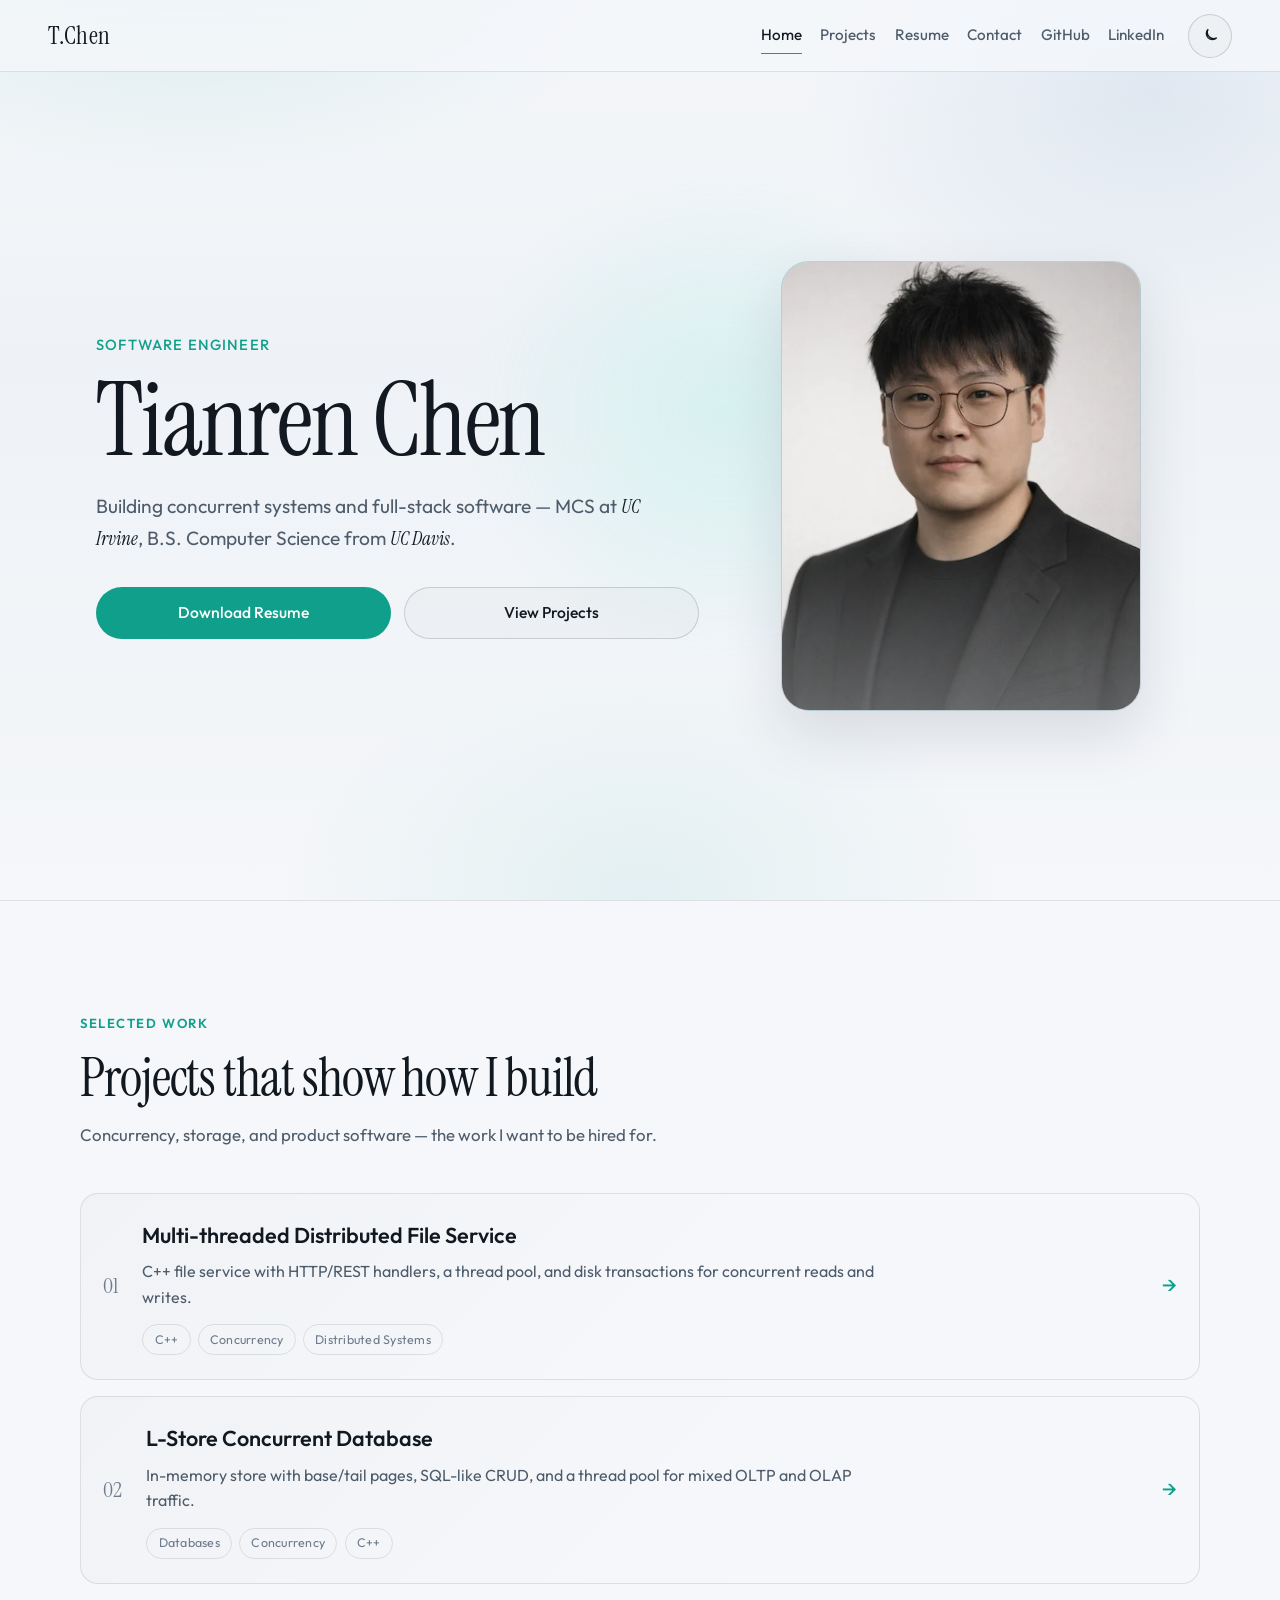
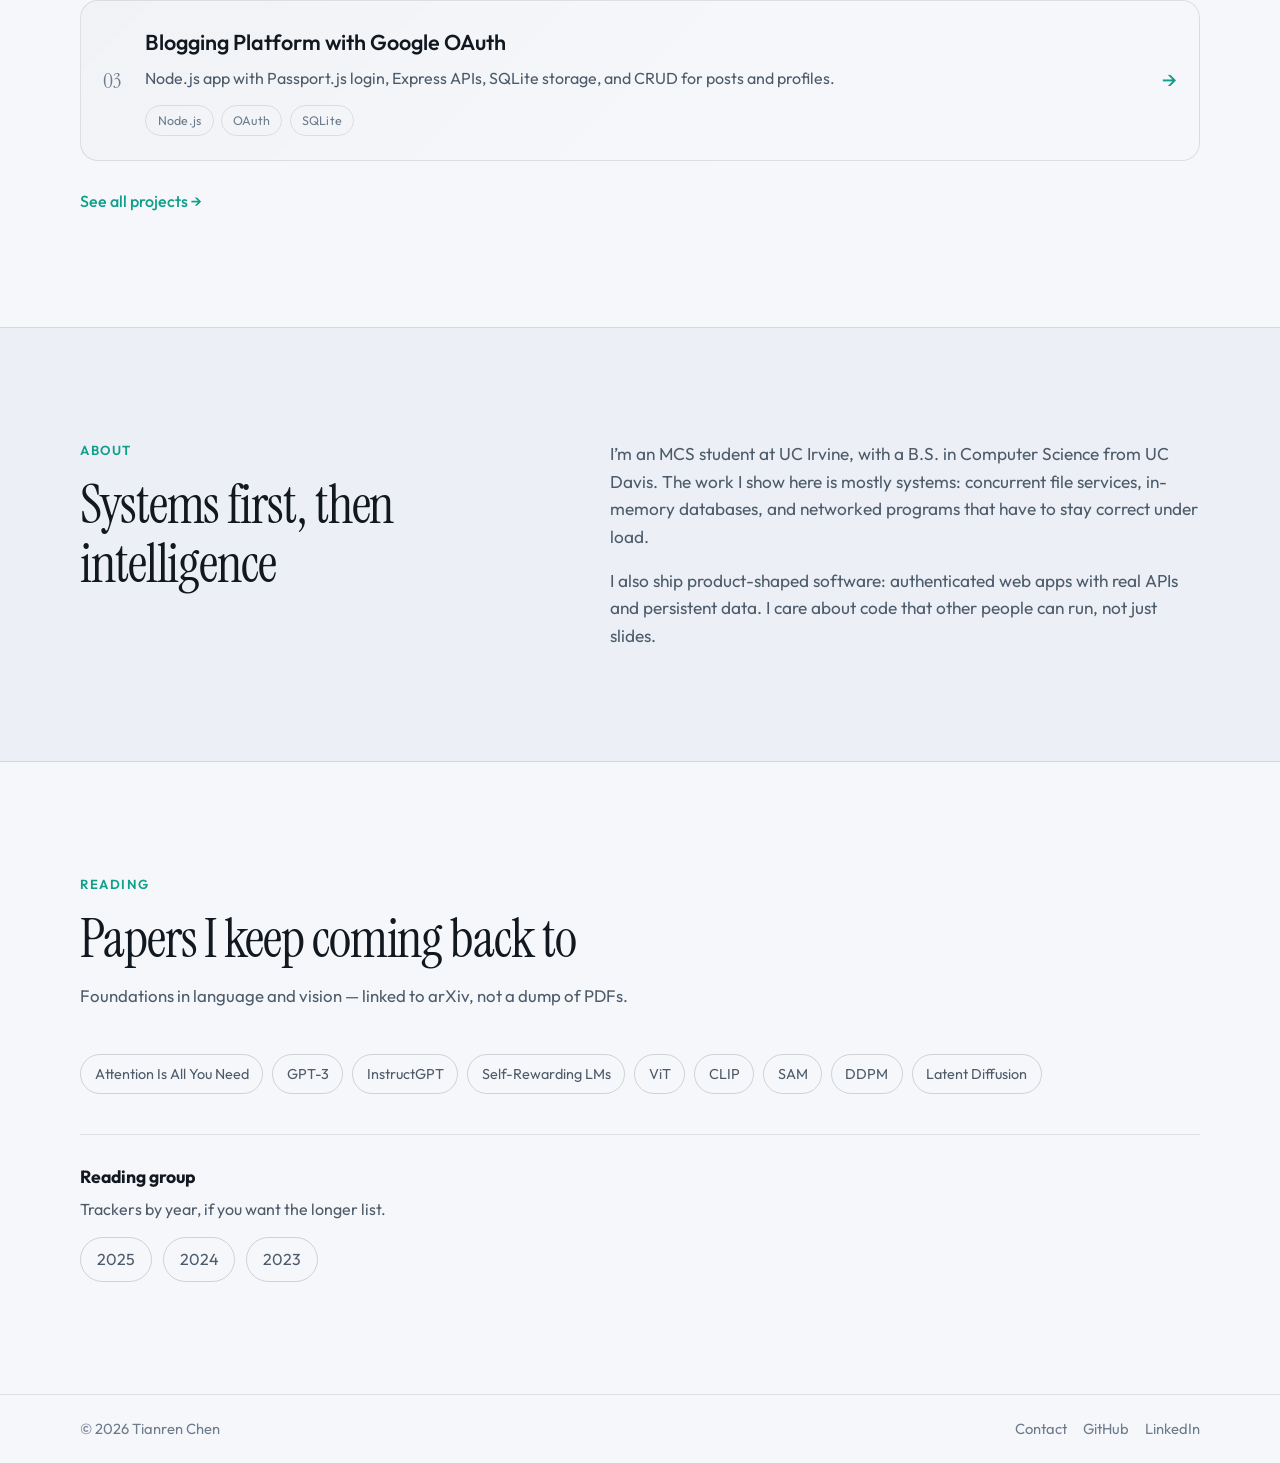
==== commit ef976501: "Update Website's new features" ====
--- a/index.html
+++ b/index.html
@@ -2,26 +2,46 @@
 <html lang="en">
 <head>
   <meta charset="UTF-8" />
-  <meta name="viewport" content="width=device-width, initial-scale=1.0" />
-  <meta name="description" content="Tianren Chen — Software Developer and AI/ML Engineer. MCS at UC Irvine. Building practical software and intelligent systems." />
+  <meta name="viewport" content="width=device-width, initial-scale=1.0, viewport-fit=cover" />
+  <meta name="description" content="Tianren Chen — Software Engineer. MCS at UC Irvine. Building systems and full-stack software." />
   <meta name="keywords" content="Tianren Chen, Computer Science, UC Irvine, Software Engineering, AI, Machine Learning, Portfolio" />
   <meta name="author" content="Tianren Chen" />
   <meta name="robots" content="index, follow" />
 
-  <meta property="og:title" content="Tianren Chen — Software & AI Engineer" />
-  <meta property="og:description" content="MCS at UC Irvine. Building practical software and intelligent systems with machine learning, computer vision, and backend engineering." />
+  <meta property="og:title" content="Tianren Chen — Software Engineer" />
+  <meta property="og:description" content="MCS at UC Irvine. Concurrent systems, databases, and full-stack software." />
   <meta property="og:type" content="website" />
   <meta property="og:url" content="https://ctrterry.github.io/portfolio/" />
-  <meta property="og:image" content="https://ctrterry.github.io/portfolio/assets/img/self_transparent.png" />
+  <meta property="og:image" content="https://ctrterry.github.io/portfolio/assets/img/og.jpg" />
 
   <meta name="twitter:card" content="summary_large_image" />
-  <meta name="twitter:title" content="Tianren Chen — Software & AI Engineer" />
-  <meta name="twitter:description" content="MCS at UC Irvine. Building practical software and intelligent systems." />
-  <meta name="twitter:image" content="https://ctrterry.github.io/portfolio/assets/img/self_transparent.png" />
-
-  <title>Tianren Chen — Software & AI Engineer</title>
+  <meta name="twitter:title" content="Tianren Chen — Software Engineer" />
+  <meta name="twitter:description" content="MCS at UC Irvine. Concurrent systems, databases, and full-stack software." />
+  <meta name="twitter:image" content="https://ctrterry.github.io/portfolio/assets/img/og.jpg" />
+
+  <title>Tianren Chen — Software Engineer</title>
   <link rel="canonical" href="https://ctrterry.github.io/portfolio/" />
+  <link rel="icon" type="image/svg+xml" href="assets/img/favicon.svg" />
   <link rel="icon" type="image/x-icon" href="assets/img/favicon.ico" />
+  <script type="application/ld+json">
+    {
+      "@context": "https://schema.org",
+      "@type": "Person",
+      "name": "Tianren Chen",
+      "url": "https://ctrterry.github.io/portfolio/",
+      "image": "https://ctrterry.github.io/portfolio/assets/img/og.jpg",
+      "jobTitle": "Software Engineer",
+      "email": "mailto:ctrterry@gmail.com",
+      "alumniOf": [
+        { "@type": "CollegeOrUniversity", "name": "University of California, Irvine" },
+        { "@type": "CollegeOrUniversity", "name": "University of California, Davis" }
+      ],
+      "sameAs": [
+        "https://github.com/ctrterry",
+        "https://www.linkedin.com/in/ctrterry"
+      ]
+    }
+  </script>
 
   <link rel="preconnect" href="https://fonts.googleapis.com" />
   <link rel="preconnect" href="https://fonts.gstatic.com" crossorigin />
@@ -40,11 +60,12 @@
   </script>
 </head>
 <body>
+  <a class="skip-link" href="#main">Skip to content</a>
   <div class="noise" aria-hidden="true"></div>
   <div class="wrapper">
     <nav class="navbar">
       <a href="index.html" class="logo">T.Chen</a>
-      <div class="nav-right">
+      <div class="nav-right" id="primary-nav">
         <a href="index.html" class="active">Home</a>
         <a href="projects.html">Projects</a>
         <a href="resume.html">Resume</a>
@@ -62,7 +83,7 @@
             <path d="M21 14.5A8.5 8.5 0 0 1 9.5 3 7 7 0 1 0 21 14.5z" />
           </svg>
         </button>
-        <button class="nav-toggle" aria-label="Open menu" aria-expanded="false">
+        <button class="nav-toggle" type="button" aria-label="Open menu" aria-expanded="false" aria-controls="primary-nav">
           <span></span><span></span>
         </button>
       </div>
@@ -71,10 +92,10 @@
     <header class="hero">
       <div class="hero-glow" aria-hidden="true"></div>
       <div class="hero-text reveal">
-        <p class="hero-role">Software Developer · AI/ML Engineer</p>
+        <p class="hero-role">Software Engineer</p>
         <h1>Tianren Chen</h1>
         <p class="hero-lead">
-          Building practical software and intelligent systems — MCS at
+          Building concurrent systems and full-stack software — MCS at
           <em>UC Irvine</em>, B.S. Computer Science from <em>UC Davis</em>.
         </p>
         <div class="hero-actions">
@@ -84,25 +105,25 @@
       </div>
       <div class="hero-visual reveal" data-delay="1">
         <div class="hero-frame">
-          <img src="assets/img/self_transparent.png" alt="Portrait of Tianren Chen" />
+          <img src="assets/img/self.webp" alt="Portrait of Tianren Chen" width="720" height="900" fetchpriority="high" />
         </div>
       </div>
     </header>
 
-    <section id="work" class="section work-section">
+    <section id="main" class="section work-section">
       <div class="section-inner">
         <div class="section-head reveal">
           <p class="eyebrow">Selected work</p>
           <h2>Projects that show how I build</h2>
-          <p class="section-sub">A few highlights across systems, full-stack web, and machine learning.</p>
+          <p class="section-sub">Concurrency, storage, and product software — the work I want to be hired for.</p>
         </div>
 
         <div class="work-list">
           <a href="projects.html#distributed-fs" class="work-item reveal">
             <span class="work-index">01</span>
             <div class="work-copy">
-              <h3>Distributed File System Project</h3>
-              <p>Multi-threaded C++ system with HTTP/REST handlers, thread pools, and transactional consistency.</p>
+              <h3>Multi-threaded Distributed File Service</h3>
+              <p>C++ file service with HTTP/REST handlers, a thread pool, and disk transactions for concurrent reads and writes.</p>
               <ul class="work-tags">
                 <li>C++</li>
                 <li>Concurrency</li>
@@ -112,11 +133,25 @@
             <span class="work-arrow" aria-hidden="true">→</span>
           </a>
 
-          <a href="projects.html#web-oauth-blog" class="work-item reveal" data-delay="1">
+          <a href="projects.html#lstore-db" class="work-item reveal" data-delay="1">
             <span class="work-index">02</span>
             <div class="work-copy">
-              <h3>Full-Stack Web Application</h3>
-              <p>Node.js blogging platform with Google OAuth, Express, SQLite, and custom API integrations.</p>
+              <h3>L-Store Concurrent Database</h3>
+              <p>In-memory store with base/tail pages, SQL-like CRUD, and a thread pool for mixed OLTP and OLAP traffic.</p>
+              <ul class="work-tags">
+                <li>Databases</li>
+                <li>Concurrency</li>
+                <li>C++</li>
+              </ul>
+            </div>
+            <span class="work-arrow" aria-hidden="true">→</span>
+          </a>
+
+          <a href="projects.html#web-oauth-blog" class="work-item reveal" data-delay="2">
+            <span class="work-index">03</span>
+            <div class="work-copy">
+              <h3>Blogging Platform with Google OAuth</h3>
+              <p>Node.js app with Passport.js login, Express APIs, SQLite storage, and CRUD for posts and profiles.</p>
               <ul class="work-tags">
                 <li>Node.js</li>
                 <li>OAuth</li>
@@ -125,20 +160,6 @@
             </div>
             <span class="work-arrow" aria-hidden="true">→</span>
           </a>
-
-          <a href="projects.html#machine-learning-course" class="work-item reveal" data-delay="2">
-            <span class="work-index">03</span>
-            <div class="work-copy">
-              <h3>Machine Learning Coursework</h3>
-              <p>Core ML algorithms in Python — regression, classification, clustering, neural nets, and model evaluation.</p>
-              <ul class="work-tags">
-                <li>Python</li>
-                <li>scikit-learn</li>
-                <li>Neural Networks</li>
-              </ul>
-            </div>
-            <span class="work-arrow" aria-hidden="true">→</span>
-          </a>
         </div>
 
         <div class="section-cta reveal">
@@ -151,17 +172,17 @@
       <div class="section-inner about-grid">
         <div class="section-head reveal">
           <p class="eyebrow">About</p>
-          <h2>Focused on intelligent systems that ship</h2>
+          <h2>Systems first, then intelligence</h2>
         </div>
         <div class="about-copy reveal" data-delay="1">
           <p>
-            I’m a software developer and AI/ML engineer interested in machine learning,
-            computer vision, backend systems, and data-driven products. I care about
-            turning research ideas into reliable, useful software.
+            I’m an MCS student at UC Irvine, with a B.S. in Computer Science from UC Davis.
+            The work I show here is mostly systems: concurrent file services, in-memory databases,
+            and networked programs that have to stay correct under load.
           </p>
           <p>
-            My work sits at the intersection of deep learning, NLP, and generative models —
-            with a systems background that keeps implementation grounded and scalable.
+            I also ship product-shaped software: authenticated web apps with real APIs and
+            persistent data. I care about code that other people can run, not just slides.
           </p>
         </div>
       </div>
@@ -170,86 +191,26 @@
     <section id="reading" class="section reading-section">
       <div class="section-inner">
         <div class="section-head reveal">
-          <p class="eyebrow">Reading list</p>
-          <h2>Papers shaping how I think about AI</h2>
-          <p class="section-sub">A curated set across foundations, language, and vision — not the full archive.</p>
-        </div>
-
-        <div class="papers-grid">
-          <div class="paper-group reveal">
-            <h3>Deep Learning</h3>
-            <ul class="paper-list">
-              <li>
-                <span>Optimization</span>
-                <a href="ai_Research_Paper/dl_background/DL_Optimization_DL.pdf" target="_blank" rel="noopener">Gradient Descent based Optimization Algorithms</a>
-              </li>
-              <li>
-                <span>Neural units</span>
-                <a href="ai_Research_Paper/dl_background/Brain_Nural_Unite_DL.pdf" target="_blank" rel="noopener">Basic Neural Units of the Brain</a>
-              </li>
-              <li>
-                <span>Cognition</span>
-                <a href="ai_Research_Paper/dl_background/Brain_Congnitive_Function_DL.pdf" target="_blank" rel="noopener">Cognitive Functions: Perception, Attention, Memory</a>
-              </li>
-              <li>
-                <span>ML overview</span>
-                <a href="ai_Research_Paper/dl_background/ML_Infor.pdf" target="_blank" rel="noopener">Machine Learning Fundamentals</a>
-              </li>
-            </ul>
-          </div>
-
-          <div class="paper-group reveal" data-delay="1">
-            <h3>Text & NLP</h3>
-            <ul class="paper-list">
-              <li>
-                <span>Transformer</span>
-                <a href="ai_Research_Paper/textMining_NLP/Transformer.pdf" target="_blank" rel="noopener">Attention Is All You Need</a>
-              </li>
-              <li>
-                <span>GPT-3</span>
-                <a href="ai_Research_Paper/textMining_NLP/GPT3_.pdf" target="_blank" rel="noopener">Language Models are Few-Shot Learners</a>
-              </li>
-              <li>
-                <span>Instruction tuning</span>
-                <a href="ai_Research_Paper/textMining_NLP/GPT_Instruct.pdf" target="_blank" rel="noopener">Training Language Models to Follow Instructions</a>
-              </li>
-              <li>
-                <span>Self-rewarding</span>
-                <a href="ai_Research_Paper/textMining_NLP/Self_Reward.pdf" target="_blank" rel="noopener">Self-Rewarding Language Models</a>
-              </li>
-            </ul>
-          </div>
-
-          <div class="paper-group reveal" data-delay="2">
-            <h3>Image & Vision</h3>
-            <ul class="paper-list">
-              <li>
-                <span>ViT</span>
-                <a href="ai_Research_Paper/image_versions/ViT.pdf" target="_blank" rel="noopener">An Image is Worth 16×16 Words</a>
-              </li>
-              <li>
-                <span>CLIP</span>
-                <a href="ai_Research_Paper/image_versions/CLIP.pdf" target="_blank" rel="noopener">Learning Transferable Visual Models</a>
-              </li>
-              <li>
-                <span>SAM</span>
-                <a href="ai_Research_Paper/image_versions/SAM.pdf" target="_blank" rel="noopener">Segment Anything</a>
-              </li>
-              <li>
-                <span>DDPM</span>
-                <a href="ai_Research_Paper/image_versions/DDPM.pdf" target="_blank" rel="noopener">Denoising Diffusion Probabilistic Models</a>
-              </li>
-              <li>
-                <span>LDM</span>
-                <a href="ai_Research_Paper/image_versions/LDM.pdf" target="_blank" rel="noopener">High-Resolution Image Synthesis with Latent Diffusion</a>
-              </li>
-            </ul>
-          </div>
-        </div>
+          <p class="eyebrow">Reading</p>
+          <h2>Papers I keep coming back to</h2>
+          <p class="section-sub">Foundations in language and vision — linked to arXiv, not a dump of PDFs.</p>
+        </div>
+
+        <ul class="reading-list reveal">
+          <li><a href="https://arxiv.org/abs/1706.03762" target="_blank" rel="noopener">Attention Is All You Need</a></li>
+          <li><a href="https://arxiv.org/abs/2005.14165" target="_blank" rel="noopener">GPT-3</a></li>
+          <li><a href="https://arxiv.org/abs/2203.02155" target="_blank" rel="noopener">InstructGPT</a></li>
+          <li><a href="https://arxiv.org/abs/2401.10020" target="_blank" rel="noopener">Self-Rewarding LMs</a></li>
+          <li><a href="https://arxiv.org/abs/2010.11929" target="_blank" rel="noopener">ViT</a></li>
+          <li><a href="https://arxiv.org/abs/2103.00020" target="_blank" rel="noopener">CLIP</a></li>
+          <li><a href="https://arxiv.org/abs/2304.02643" target="_blank" rel="noopener">SAM</a></li>
+          <li><a href="https://arxiv.org/abs/2006.11239" target="_blank" rel="noopener">DDPM</a></li>
+          <li><a href="https://arxiv.org/abs/2112.10752" target="_blank" rel="noopener">Latent Diffusion</a></li>
+        </ul>
 
         <div class="discussion reveal">
-          <h3>Discussion papers</h3>
-          <p>Reading-group trackers by year.</p>
+          <h3>Reading group</h3>
+          <p>Trackers by year, if you want the longer list.</p>
           <ul class="discussion-links">
             <li><a href="https://docs.google.com/spreadsheets/d/1cKKFg2zjILwHBISuJCIMwDJIK0FUtJIftuGG9lLRDSo/edit?gid=2049144862#gid=2049144862" target="_blank" rel="noopener">2025</a></li>
             <li><a href="https://docs.google.com/spreadsheets/d/1YyNrls0FG1jVtHapDFglOy35CCJlYeoDeOvzx7QsefA/edit?gid=2049144862#gid=2049144862" target="_blank" rel="noopener">2024</a></li>
--- a/styles/style.css
+++ b/styles/style.css
@@ -32,6 +32,8 @@
   --max: 1120px;
   --nav-h: 72px;
   --ease: cubic-bezier(0.22, 1, 0.36, 1);
+  --page-x: clamp(1rem, 4.2vw, 3rem);
+  --tap: 44px;
 }
 
 html[data-theme="light"] {
@@ -70,17 +72,44 @@
 }
 
 html {
+  font-size: 100%;
+  -webkit-text-size-adjust: 100%;
+  text-size-adjust: 100%;
   scroll-behavior: smooth;
+  scroll-padding-top: calc(var(--nav-h) + 0.5rem + env(safe-area-inset-top));
+}
+
+.skip-link {
+  position: absolute;
+  left: max(1rem, env(safe-area-inset-left));
+  top: -4rem;
+  z-index: 80;
+  padding: 0.55rem 0.9rem;
+  border-radius: 999px;
+  background: var(--accent);
+  color: var(--accent-ink);
+  font-weight: 600;
+}
+
+.skip-link:focus {
+  top: max(0.75rem, env(safe-area-inset-top));
+}
+
+:focus-visible {
+  outline: 2px solid var(--accent);
+  outline-offset: 3px;
 }
 
 body {
   min-height: 100%;
+  min-height: 100dvh;
   font-family: var(--font-sans);
   background: var(--bg);
   color: var(--ink);
   line-height: 1.6;
   -webkit-font-smoothing: antialiased;
   overflow-x: hidden;
+  overflow-wrap: break-word;
   transition: background-color 0.35s var(--ease), color 0.35s var(--ease);
 }
 
@@ -114,13 +143,14 @@
 
 img {
   max-width: 100%;
+  height: auto;
   display: block;
 }
 
 .wrapper {
   display: flex;
   flex-direction: column;
-  min-height: 100vh;
+  min-height: 100dvh;
 }
 
 /* Nav */
@@ -131,9 +161,12 @@
   display: flex;
   align-items: center;
   justify-content: space-between;
-  gap: 1rem;
+  gap: 0.75rem;
   min-height: var(--nav-h);
-  padding: 0.9rem 1.5rem;
+  padding-top: max(0.75rem, env(safe-area-inset-top));
+  padding-bottom: 0.75rem;
+  padding-left: max(var(--page-x), env(safe-area-inset-left));
+  padding-right: max(var(--page-x), env(safe-area-inset-right));
   backdrop-filter: blur(16px);
   -webkit-backdrop-filter: blur(16px);
   background: var(--nav-bg);
@@ -148,8 +181,8 @@
 }
 
 .theme-toggle {
-  width: 42px;
-  height: 42px;
+  width: var(--tap);
+  height: var(--tap);
   border: 1px solid var(--line-strong);
   border-radius: 999px;
   background: var(--panel);
@@ -178,8 +211,9 @@
 
 .logo {
   font-family: var(--font-display);
-  font-size: 1.55rem;
+  font-size: clamp(1.2rem, 3.8vw, 1.55rem);
   letter-spacing: 0.02em;
+  min-width: 0;
   transition: color 0.3s var(--ease);
 }
 
@@ -230,8 +264,8 @@
 
 .nav-toggle {
   display: none;
-  width: 42px;
-  height: 42px;
+  width: var(--tap);
+  height: var(--tap);
   border: 1px solid var(--line-strong);
   border-radius: 999px;
   background: transparent;
@@ -265,7 +299,7 @@
   align-items: center;
   gap: 2.5rem;
   min-height: calc(100svh - var(--nav-h));
-  padding: clamp(2.5rem, 6vw, 5rem) clamp(1.25rem, 4vw, 3rem);
+  padding: clamp(2.5rem, 6vw, 5rem) max(var(--page-x), env(safe-area-inset-right)) clamp(2.5rem, 6vw, 5rem) max(var(--page-x), env(safe-area-inset-left));
   max-width: calc(var(--max) + 4rem);
   margin: 0 auto;
   width: 100%;
@@ -287,6 +321,7 @@
 .hero-visual {
   position: relative;
   z-index: 1;
+  min-width: 0;
 }
 
 .hero-role {
@@ -301,7 +336,7 @@
 .hero h1 {
   font-family: var(--font-display);
   font-weight: 400;
-  font-size: clamp(3.4rem, 8vw, 6.4rem);
+  font-size: clamp(2.55rem, 11vw, 6.4rem);
   line-height: 0.95;
   letter-spacing: -0.02em;
   margin-bottom: 1.35rem;
@@ -310,20 +345,25 @@
 .hero-lead {
   max-width: 34rem;
   color: var(--ink-muted);
-  font-size: clamp(1.05rem, 2vw, 1.2rem);
+  font-size: clamp(1rem, 2.4vw, 1.2rem);
   margin-bottom: 2rem;
+}
+
+.hero-actions {
+  display: flex;
+  flex-wrap: wrap;
+  gap: 0.85rem;
+}
+
+.hero-actions .btn-primary,
+.hero-actions .btn-ghost {
+  flex: 1 1 10.5rem;
 }
 
 .hero-lead em {
   font-family: var(--font-display);
   font-style: italic;
   color: var(--ink);
-}
-
-.hero-actions {
-  display: flex;
-  flex-wrap: wrap;
-  gap: 0.85rem;
 }
 
 .btn-primary,
@@ -402,7 +442,10 @@
 
 /* Sections */
 .section {
-  padding: clamp(4rem, 9vw, 7rem) clamp(1.25rem, 4vw, 3rem);
+  padding-top: clamp(4rem, 9vw, 7rem);
+  padding-bottom: clamp(4rem, 9vw, 7rem);
+  padding-left: max(var(--page-x), env(safe-area-inset-left));
+  padding-right: max(var(--page-x), env(safe-area-inset-right));
 }
 
 .section-inner {
@@ -451,9 +494,10 @@
 
 .work-item {
   display: grid;
-  grid-template-columns: auto 1fr auto;
+  grid-template-columns: auto minmax(0, 1fr) auto;
   gap: 1.25rem 1.5rem;
   align-items: center;
+  min-width: 0;
   padding: 1.5rem 1.4rem;
   border: 1px solid var(--line);
   border-radius: var(--radius);
@@ -473,8 +517,12 @@
   color: var(--ink-faint);
 }
 
+.work-copy {
+  min-width: 0;
+}
+
 .work-copy h3 {
-  font-size: 1.35rem;
+  font-size: clamp(1.1rem, 3.4vw, 1.35rem);
   font-weight: 560;
   margin-bottom: 0.45rem;
 }
@@ -617,6 +665,7 @@
 
 .discussion-links {
   display: flex;
+  flex-wrap: wrap;
   gap: 0.7rem;
   list-style: none;
 }
@@ -624,6 +673,8 @@
 .discussion-links a {
   display: inline-flex;
   min-width: 72px;
+  min-height: var(--tap);
+  align-items: center;
   justify-content: center;
   padding: 0.55rem 0.9rem;
   border-radius: 999px;
@@ -638,17 +689,67 @@
   background: var(--accent-soft);
 }
 
+.reading-list {
+  display: flex;
+  flex-wrap: wrap;
+  gap: 0.55rem;
+  list-style: none;
+  margin-bottom: 1.75rem;
+}
+
+.reading-list a {
+  display: inline-flex;
+  align-items: center;
+  min-height: 2.5rem;
+  padding: 0.45rem 0.85rem;
+  border-radius: 999px;
+  border: 1px solid var(--line-strong);
+  color: var(--ink-muted);
+  font-size: 0.9rem;
+  transition: border-color 0.25s var(--ease), color 0.25s var(--ease), background 0.25s var(--ease);
+}
+
+.reading-list a:hover {
+  color: var(--accent);
+  border-color: var(--accent);
+  background: var(--accent-soft);
+}
+
+/* Inner page hero */
+.page-hero {
+  padding: clamp(2.5rem, 6vw, 4.5rem) max(var(--page-x), env(safe-area-inset-right)) 0 max(var(--page-x), env(safe-area-inset-left));
+  max-width: calc(var(--max) + 4rem);
+  margin: 0 auto;
+  width: 100%;
+}
+
+.page-hero h1 {
+  font-family: var(--font-display);
+  font-weight: 400;
+  font-size: clamp(2.2rem, 8vw, 4.4rem);
+  letter-spacing: -0.02em;
+  line-height: 1.05;
+}
+
+.page-hero p {
+  margin-top: 0.9rem;
+  color: var(--ink-muted);
+  max-width: 38rem;
+  font-size: 1.05rem;
+}
+
 /* Footer */
 .footer {
   margin-top: auto;
   border-top: 1px solid var(--line);
-  padding: 1.4rem clamp(1.25rem, 4vw, 3rem);
+  padding: 1.4rem max(var(--page-x), env(safe-area-inset-right)) calc(1.4rem + env(safe-area-inset-bottom)) max(var(--page-x), env(safe-area-inset-left));
 }
 
 .footer-inner {
   max-width: var(--max);
   margin: 0 auto;
   display: flex;
+  flex-wrap: wrap;
   align-items: center;
   justify-content: space-between;
   gap: 1rem;
@@ -658,6 +759,8 @@
 
 .footer-links {
   display: flex;
+  flex-wrap: wrap;
+  justify-content: center;
   gap: 1rem;
 }
 
@@ -681,8 +784,15 @@
 }
 
 @media (prefers-reduced-motion: reduce) {
+  html {
+    scroll-behavior: auto;
+  }
+
   .reveal,
-  .hero-frame {
+  .hero-frame,
+  .work-item,
+  .btn-primary,
+  .btn-ghost {
     animation: none !important;
     transition: none !important;
     opacity: 1 !important;
@@ -692,28 +802,6 @@
 
 /* Responsive */
 @media (max-width: 960px) {
-  .hero {
-    grid-template-columns: 1fr;
-    min-height: auto;
-    padding-top: 3rem;
-    padding-bottom: 3.5rem;
-  }
-
-  .hero-visual {
-    order: -1;
-  }
-
-  .hero-frame {
-    width: min(280px, 70vw);
-  }
-
-  .about-grid,
-  .papers-grid {
-    grid-template-columns: 1fr;
-  }
-}
-
-@media (max-width: 720px) {
   .nav-toggle {
     display: grid;
   }
@@ -726,9 +814,10 @@
     display: none;
     flex-direction: column;
     align-items: stretch;
+    flex-wrap: nowrap;
     gap: 0;
     margin: 0;
-    padding: 0.75rem 1.25rem 1.1rem;
+    padding: 0.75rem max(var(--page-x), env(safe-area-inset-right)) calc(1.1rem + env(safe-area-inset-bottom)) max(var(--page-x), env(safe-area-inset-left));
     background: var(--nav-bg-solid);
     border-bottom: 1px solid var(--line);
   }
@@ -738,6 +827,9 @@
   }
 
   .nav-right a {
+    display: flex;
+    align-items: center;
+    min-height: var(--tap);
     padding: 0.85rem 0;
     border-bottom: 1px solid var(--line);
   }
@@ -746,8 +838,30 @@
     display: none;
   }
 
+  .hero {
+    grid-template-columns: 1fr;
+    min-height: auto;
+    padding-top: 3rem;
+    padding-bottom: 3.5rem;
+  }
+
+  .hero-visual {
+    order: -1;
+  }
+
+  .hero-frame {
+    width: min(280px, 70vw);
+  }
+
+  .about-grid,
+  .papers-grid {
+    grid-template-columns: 1fr;
+  }
+}
+
+@media (max-width: 720px) {
   .work-item {
-    grid-template-columns: 1fr auto;
+    grid-template-columns: minmax(0, 1fr) auto;
   }
 
   .work-index {
@@ -759,3 +873,18 @@
     text-align: center;
   }
 }
+
+@media (max-width: 430px) {
+  .hero h1 {
+    font-size: clamp(2.35rem, 12vw, 3rem);
+  }
+
+  .hero-actions .btn-primary,
+  .hero-actions .btn-ghost {
+    flex-basis: 100%;
+  }
+
+  .work-item {
+    padding: 1.2rem 1rem;
+  }
+}
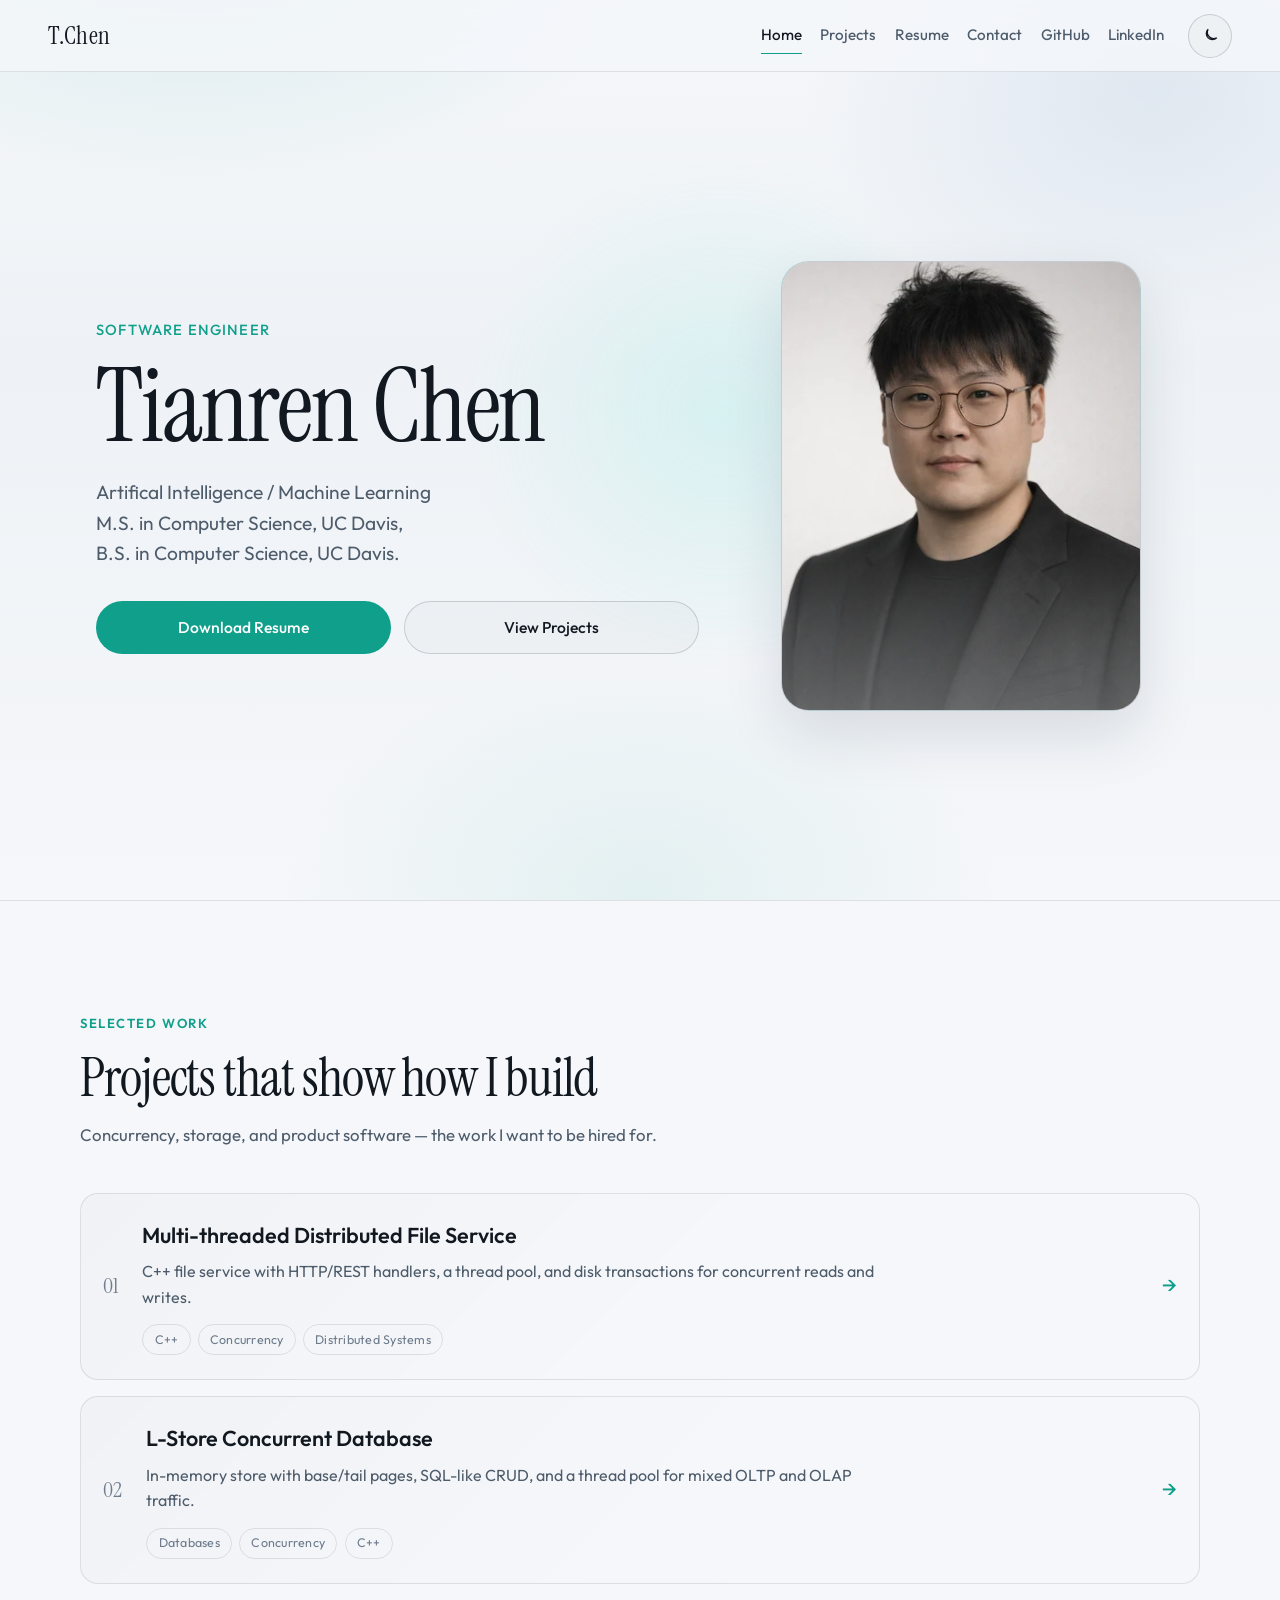
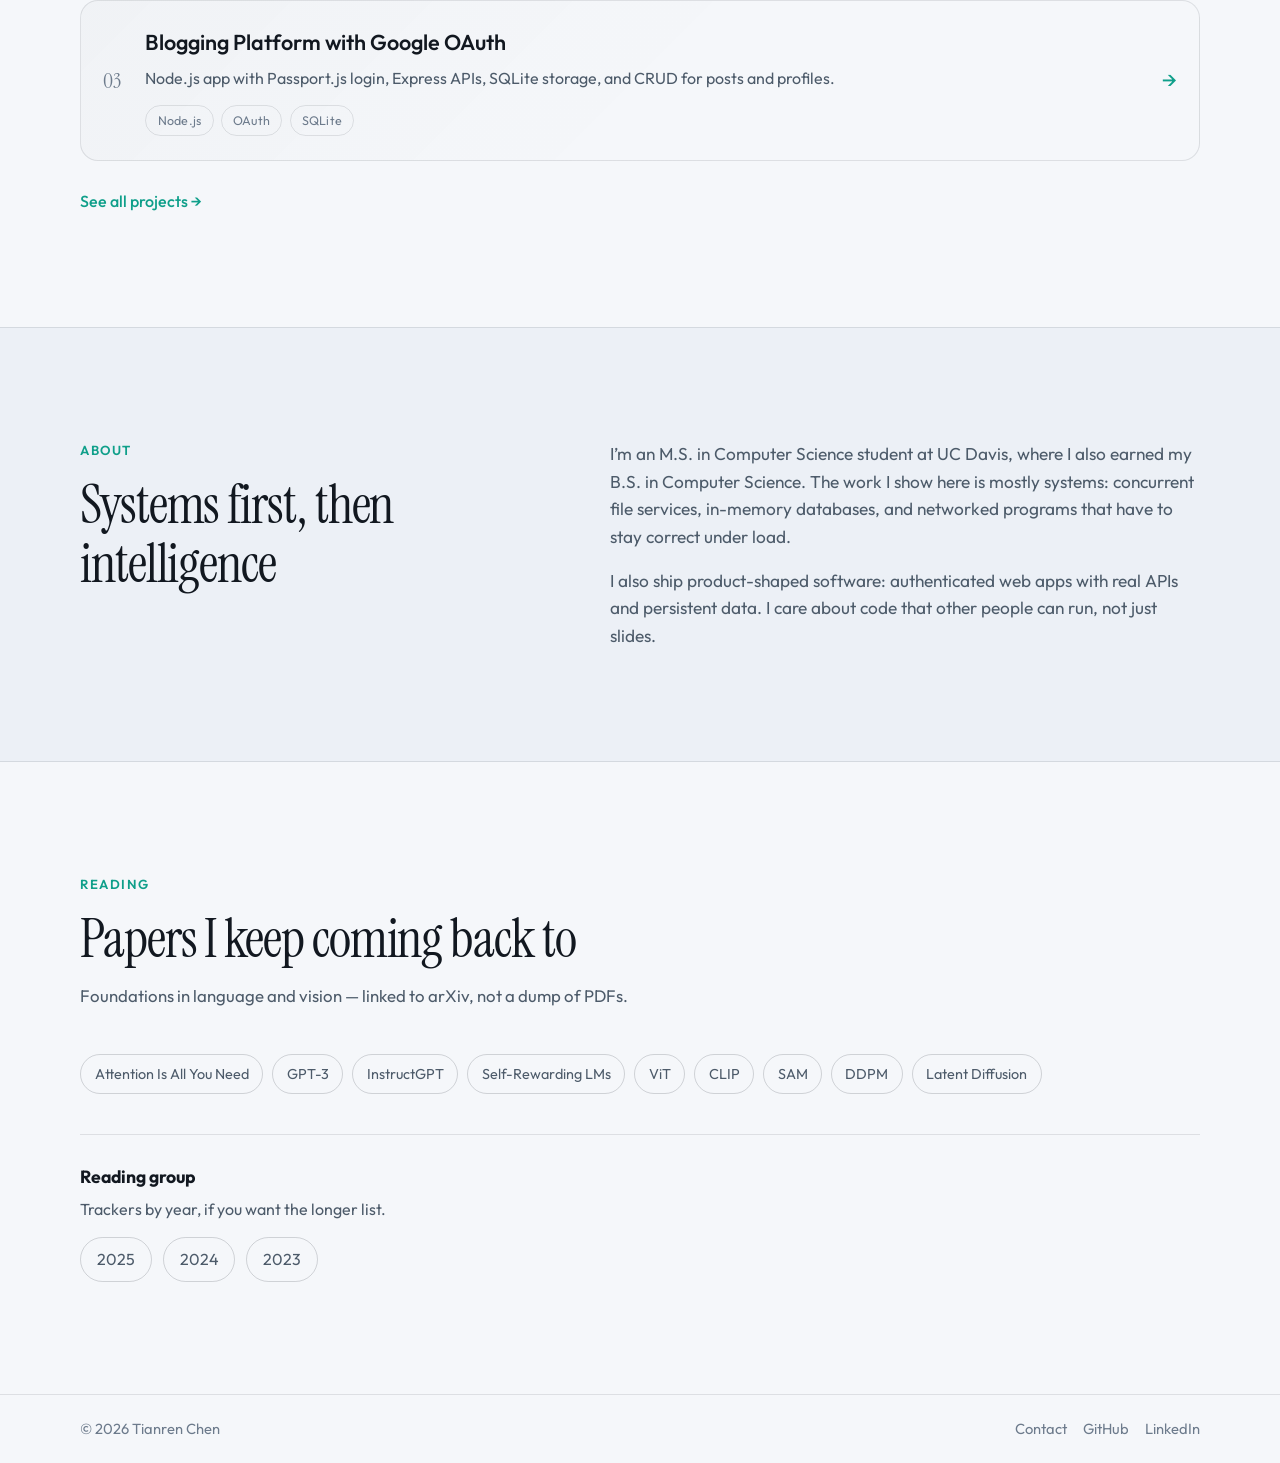
==== commit 7517d7d2: "Update Resume from UCI to UCD" ====
--- a/index.html
+++ b/index.html
@@ -3,20 +3,20 @@
 <head>
   <meta charset="UTF-8" />
   <meta name="viewport" content="width=device-width, initial-scale=1.0, viewport-fit=cover" />
-  <meta name="description" content="Tianren Chen — Software Engineer. MCS at UC Irvine. Building systems and full-stack software." />
-  <meta name="keywords" content="Tianren Chen, Computer Science, UC Irvine, Software Engineering, AI, Machine Learning, Portfolio" />
+  <meta name="description" content="Tianren Chen — Software Engineer. M.S. in Computer Science, UC Davis. Building systems and full-stack software." />
+  <meta name="keywords" content="Tianren Chen, Computer Science, UC Davis, Software Engineering, AI, Machine Learning, Portfolio" />
   <meta name="author" content="Tianren Chen" />
   <meta name="robots" content="index, follow" />
 
   <meta property="og:title" content="Tianren Chen — Software Engineer" />
-  <meta property="og:description" content="MCS at UC Irvine. Concurrent systems, databases, and full-stack software." />
+  <meta property="og:description" content="M.S. in Computer Science, UC Davis. Concurrent systems, databases, and full-stack software." />
   <meta property="og:type" content="website" />
   <meta property="og:url" content="https://ctrterry.github.io/portfolio/" />
   <meta property="og:image" content="https://ctrterry.github.io/portfolio/assets/img/og.jpg" />
 
   <meta name="twitter:card" content="summary_large_image" />
   <meta name="twitter:title" content="Tianren Chen — Software Engineer" />
-  <meta name="twitter:description" content="MCS at UC Irvine. Concurrent systems, databases, and full-stack software." />
+  <meta name="twitter:description" content="M.S. in Computer Science, UC Davis. Concurrent systems, databases, and full-stack software." />
   <meta name="twitter:image" content="https://ctrterry.github.io/portfolio/assets/img/og.jpg" />
 
   <title>Tianren Chen — Software Engineer</title>
@@ -33,7 +33,6 @@
       "jobTitle": "Software Engineer",
       "email": "mailto:ctrterry@gmail.com",
       "alumniOf": [
-        { "@type": "CollegeOrUniversity", "name": "University of California, Irvine" },
         { "@type": "CollegeOrUniversity", "name": "University of California, Davis" }
       ],
       "sameAs": [
@@ -95,8 +94,9 @@
         <p class="hero-role">Software Engineer</p>
         <h1>Tianren Chen</h1>
         <p class="hero-lead">
-          Building concurrent systems and full-stack software — MCS at
-          <em>UC Irvine</em>, B.S. Computer Science from <em>UC Davis</em>.
+          Artifical Intelligence / Machine Learning <br>
+          M.S. in Computer Science, UC Davis,<br> 
+          B.S.  in Computer Science, UC Davis.
         </p>
         <div class="hero-actions">
           <a href="resumes/Tianren_Chen_Resume.pdf" download class="btn-primary">Download Resume</a>
@@ -176,7 +176,7 @@
         </div>
         <div class="about-copy reveal" data-delay="1">
           <p>
-            I’m an MCS student at UC Irvine, with a B.S. in Computer Science from UC Davis.
+            I’m an M.S. in Computer Science student at UC Davis, where I also earned my B.S. in Computer Science.
             The work I show here is mostly systems: concurrent file services, in-memory databases,
             and networked programs that have to stay correct under load.
           </p>
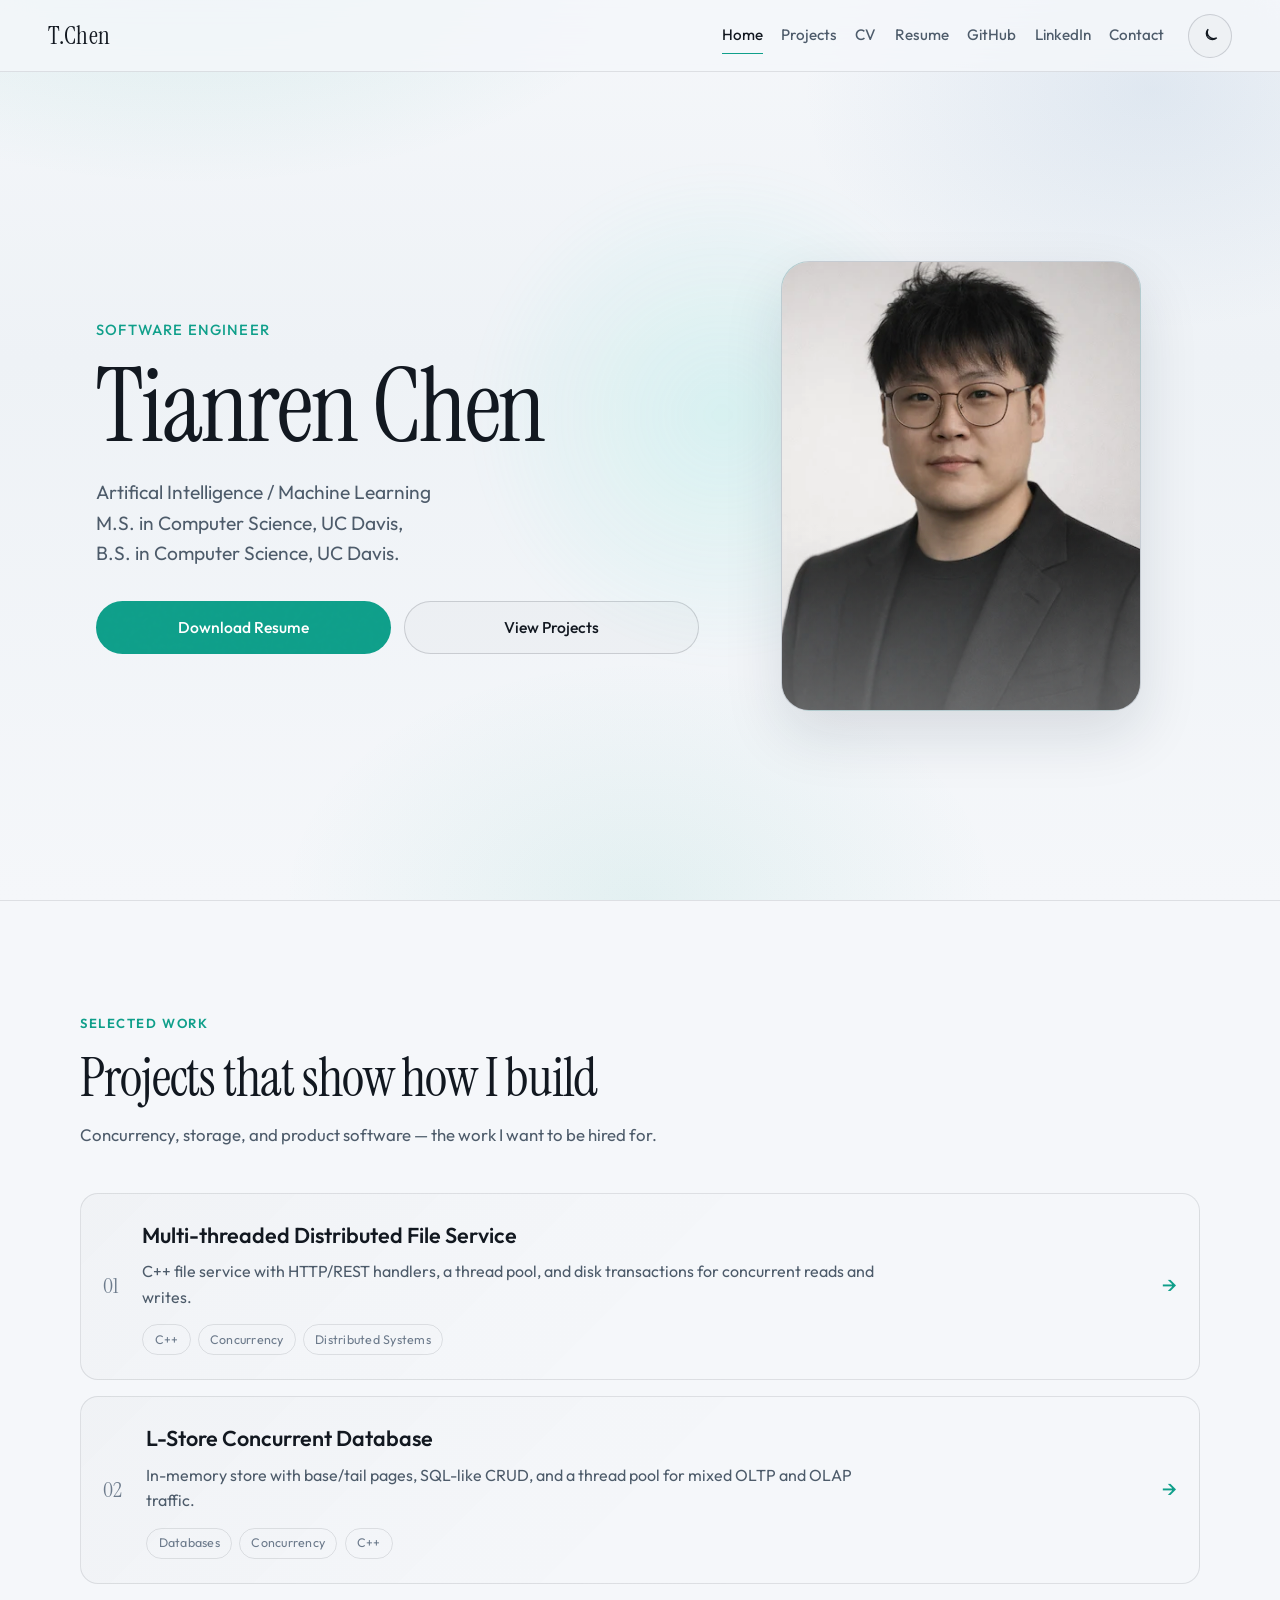
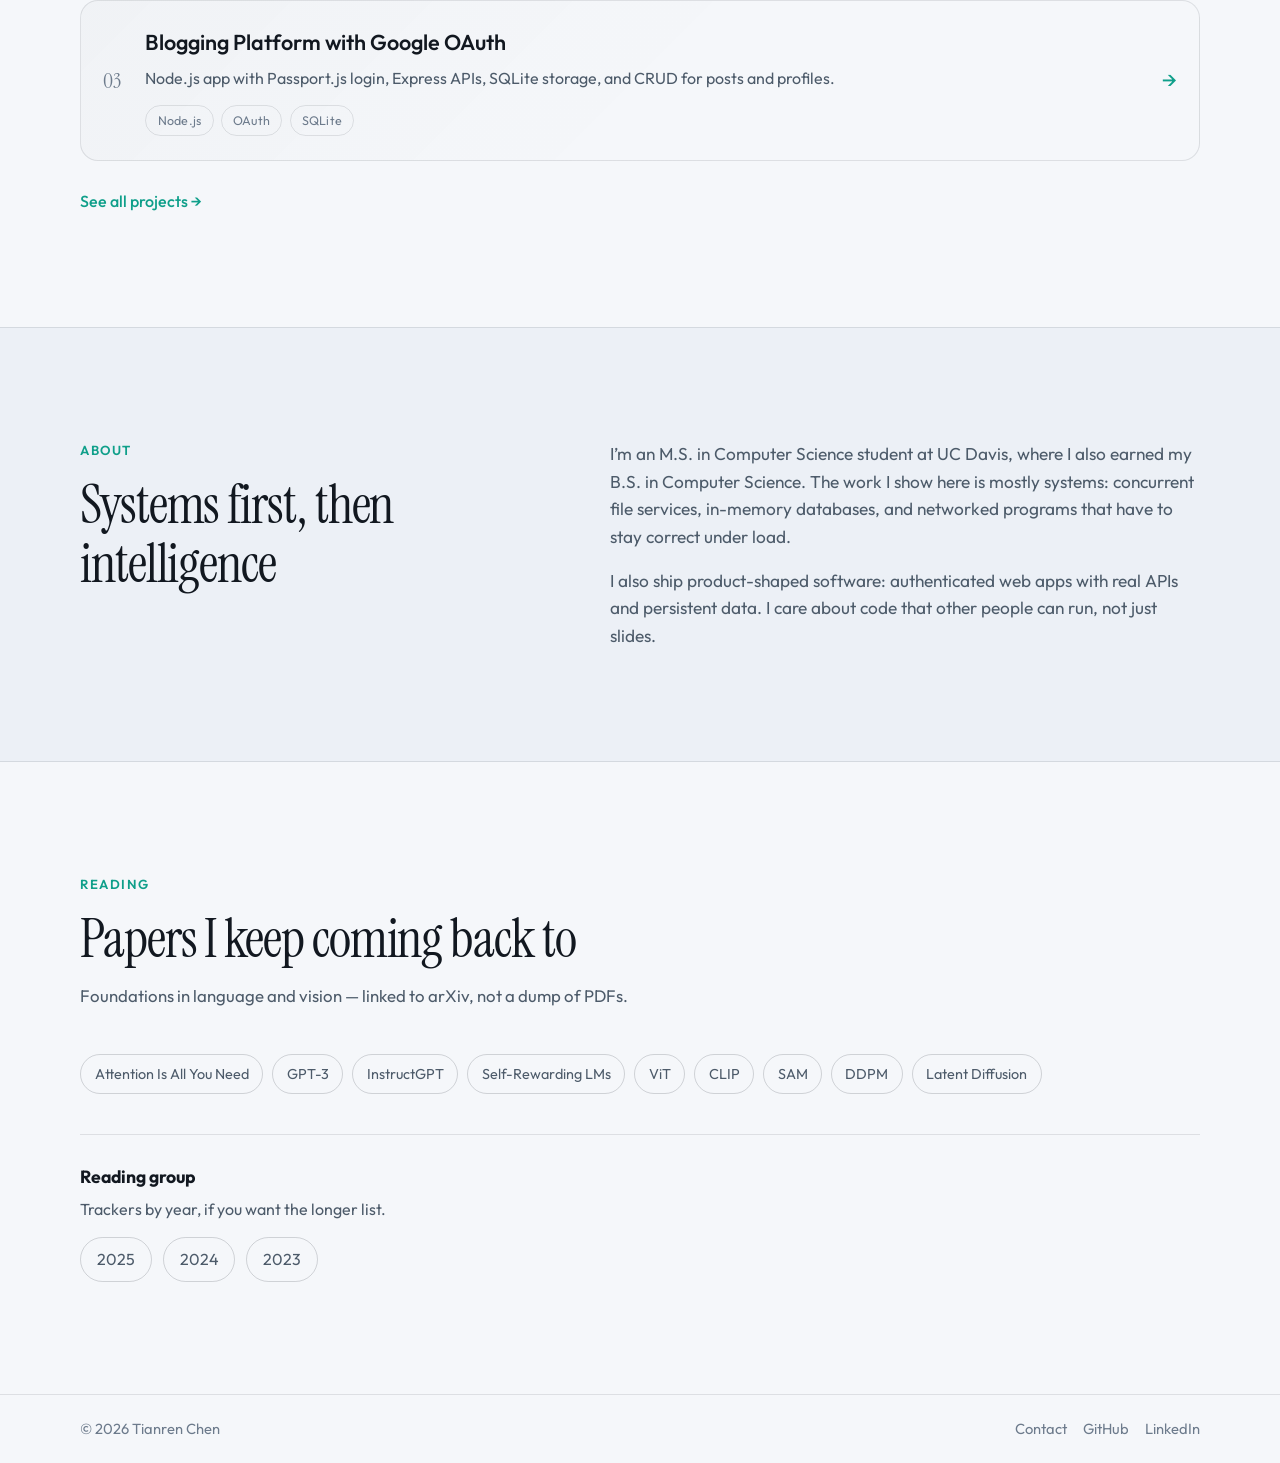
==== commit 808c061e: "Update CV" ====
--- a/index.html
+++ b/index.html
@@ -11,16 +11,16 @@
   <meta property="og:title" content="Tianren Chen — Software Engineer" />
   <meta property="og:description" content="M.S. in Computer Science, UC Davis. Concurrent systems, databases, and full-stack software." />
   <meta property="og:type" content="website" />
-  <meta property="og:url" content="https://ctrterry.github.io/portfolio/" />
-  <meta property="og:image" content="https://ctrterry.github.io/portfolio/assets/img/og.jpg" />
+  <meta property="og:url" content="https://ctrterry.github.io/" />
+  <meta property="og:image" content="https://ctrterry.github.io/assets/img/og.jpg" />
 
   <meta name="twitter:card" content="summary_large_image" />
   <meta name="twitter:title" content="Tianren Chen — Software Engineer" />
   <meta name="twitter:description" content="M.S. in Computer Science, UC Davis. Concurrent systems, databases, and full-stack software." />
-  <meta name="twitter:image" content="https://ctrterry.github.io/portfolio/assets/img/og.jpg" />
+  <meta name="twitter:image" content="https://ctrterry.github.io/assets/img/og.jpg" />
 
   <title>Tianren Chen — Software Engineer</title>
-  <link rel="canonical" href="https://ctrterry.github.io/portfolio/" />
+  <link rel="canonical" href="https://ctrterry.github.io/" />
   <link rel="icon" type="image/svg+xml" href="assets/img/favicon.svg" />
   <link rel="icon" type="image/x-icon" href="assets/img/favicon.ico" />
   <script type="application/ld+json">
@@ -28,8 +28,8 @@
       "@context": "https://schema.org",
       "@type": "Person",
       "name": "Tianren Chen",
-      "url": "https://ctrterry.github.io/portfolio/",
-      "image": "https://ctrterry.github.io/portfolio/assets/img/og.jpg",
+      "url": "https://ctrterry.github.io/",
+      "image": "https://ctrterry.github.io/assets/img/og.jpg",
       "jobTitle": "Software Engineer",
       "email": "mailto:ctrterry@gmail.com",
       "alumniOf": [
@@ -63,14 +63,15 @@
   <div class="noise" aria-hidden="true"></div>
   <div class="wrapper">
     <nav class="navbar">
-      <a href="index.html" class="logo">T.Chen</a>
+      <a href="/" class="logo">T.Chen</a>
       <div class="nav-right" id="primary-nav">
-        <a href="index.html" class="active">Home</a>
+        <a href="/" class="active">Home</a>
         <a href="projects.html">Projects</a>
+        <a href="resumes/Tianren_Resume_ML.pdf" target="_blank" rel="noopener">CV</a>
         <a href="resume.html">Resume</a>
-        <a href="contact.html">Contact</a>
         <a href="https://github.com/ctrterry" target="_blank" rel="noopener">GitHub</a>
         <a href="https://www.linkedin.com/in/ctrterry" target="_blank" rel="noopener">LinkedIn</a>
+        <a href="contact.html">Contact</a>
       </div>
       <div class="nav-controls">
         <button class="theme-toggle" type="button" aria-label="Switch to light theme" title="Toggle theme">
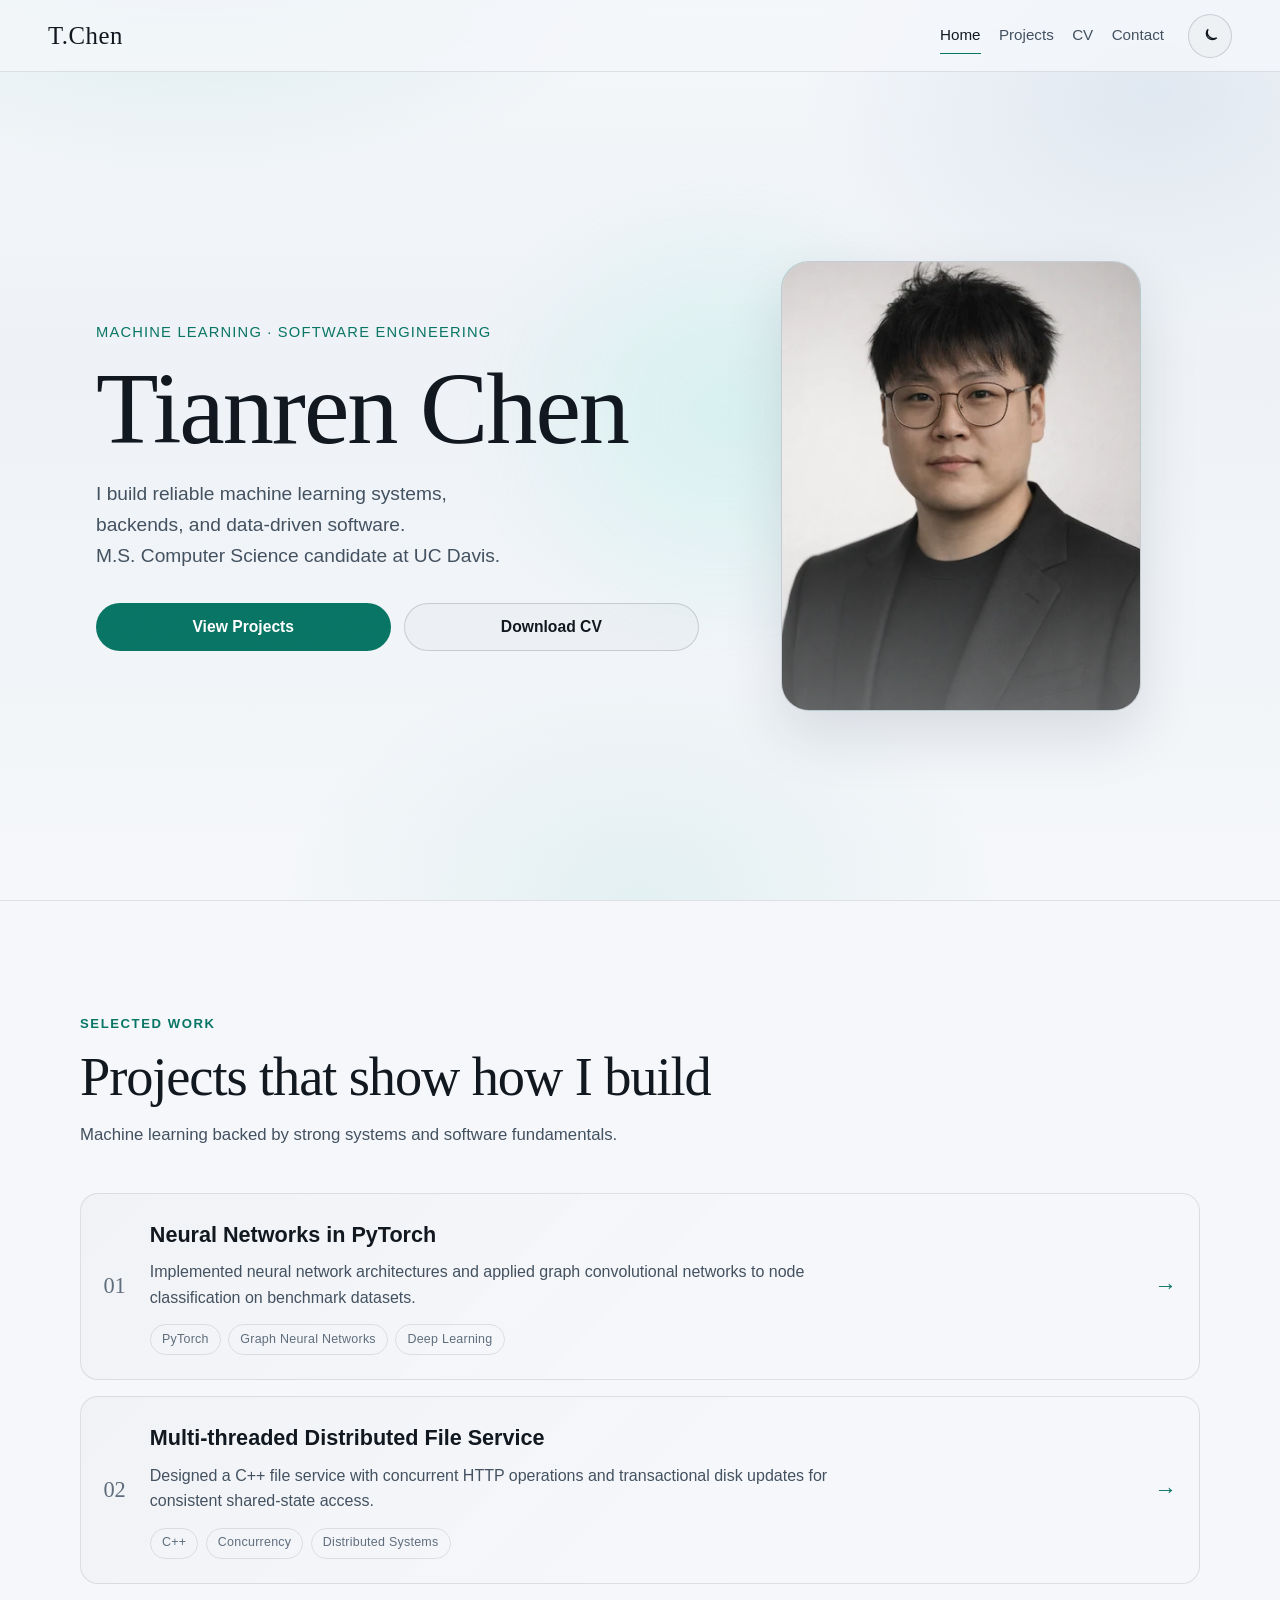
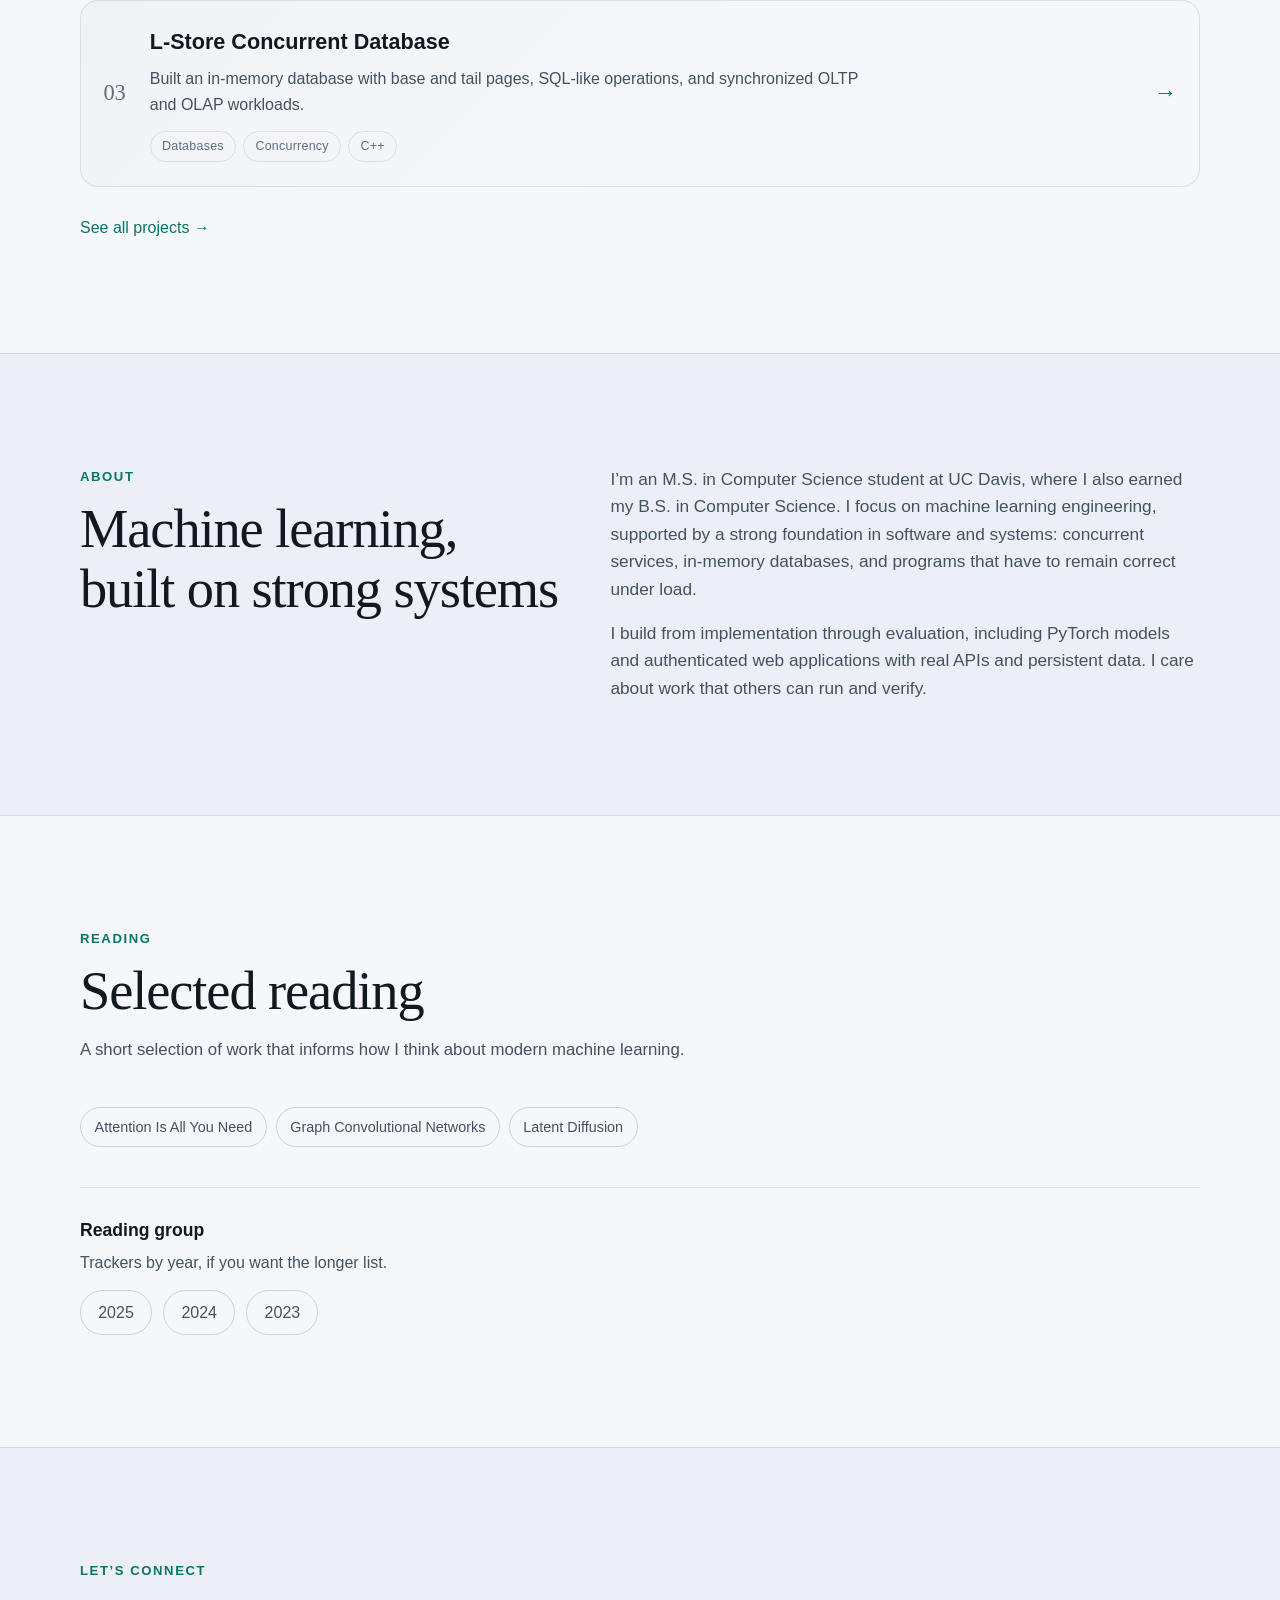
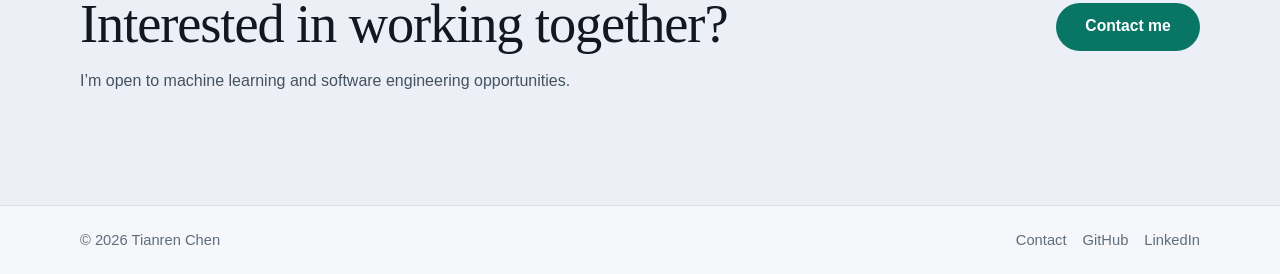
==== commit 3feda321: "Update Web" ====
--- a/index.html
+++ b/index.html
@@ -3,23 +3,24 @@
 <head>
   <meta charset="UTF-8" />
   <meta name="viewport" content="width=device-width, initial-scale=1.0, viewport-fit=cover" />
-  <meta name="description" content="Tianren Chen — Software Engineer. M.S. in Computer Science, UC Davis. Building systems and full-stack software." />
+  <meta http-equiv="Content-Security-Policy" content="default-src 'self'; script-src 'self' 'unsafe-inline'; style-src 'self' 'unsafe-inline' https://fonts.googleapis.com; font-src https://fonts.gstatic.com; img-src 'self' data:; connect-src 'self' https://formspree.io; form-action https://formspree.io; object-src 'none'; base-uri 'self'" />
+  <meta name="description" content="Tianren Chen — Machine Learning and Software Engineer building reliable ML systems, backends, and data-driven software." />
   <meta name="keywords" content="Tianren Chen, Computer Science, UC Davis, Software Engineering, AI, Machine Learning, Portfolio" />
   <meta name="author" content="Tianren Chen" />
   <meta name="robots" content="index, follow" />
 
-  <meta property="og:title" content="Tianren Chen — Software Engineer" />
-  <meta property="og:description" content="M.S. in Computer Science, UC Davis. Concurrent systems, databases, and full-stack software." />
+  <meta property="og:title" content="Tianren Chen — Machine Learning &amp; Software Engineer" />
+  <meta property="og:description" content="Building reliable ML systems, backends, and data-driven software." />
   <meta property="og:type" content="website" />
   <meta property="og:url" content="https://ctrterry.github.io/" />
   <meta property="og:image" content="https://ctrterry.github.io/assets/img/og.jpg" />
 
   <meta name="twitter:card" content="summary_large_image" />
-  <meta name="twitter:title" content="Tianren Chen — Software Engineer" />
-  <meta name="twitter:description" content="M.S. in Computer Science, UC Davis. Concurrent systems, databases, and full-stack software." />
+  <meta name="twitter:title" content="Tianren Chen — Machine Learning &amp; Software Engineer" />
+  <meta name="twitter:description" content="Building reliable ML systems, backends, and data-driven software." />
   <meta name="twitter:image" content="https://ctrterry.github.io/assets/img/og.jpg" />
 
-  <title>Tianren Chen — Software Engineer</title>
+  <title>Tianren Chen — Machine Learning &amp; Software Engineer</title>
   <link rel="canonical" href="https://ctrterry.github.io/" />
   <link rel="icon" type="image/svg+xml" href="assets/img/favicon.svg" />
   <link rel="icon" type="image/x-icon" href="assets/img/favicon.ico" />
@@ -30,7 +31,7 @@
       "name": "Tianren Chen",
       "url": "https://ctrterry.github.io/",
       "image": "https://ctrterry.github.io/assets/img/og.jpg",
-      "jobTitle": "Software Engineer",
+      "jobTitle": "Machine Learning and Software Engineer",
       "email": "mailto:ctrterry@gmail.com",
       "alumniOf": [
         { "@type": "CollegeOrUniversity", "name": "University of California, Davis" }
@@ -62,15 +63,12 @@
   <a class="skip-link" href="#main">Skip to content</a>
   <div class="noise" aria-hidden="true"></div>
   <div class="wrapper">
-    <nav class="navbar">
+    <nav class="navbar" aria-label="Primary navigation">
       <a href="/" class="logo">T.Chen</a>
       <div class="nav-right" id="primary-nav">
-        <a href="/" class="active">Home</a>
+        <a href="/" class="active" aria-current="page">Home</a>
         <a href="projects.html">Projects</a>
-        <a href="resumes/Tianren_Resume_ML.pdf" target="_blank" rel="noopener">CV</a>
-        <a href="resume.html">Resume</a>
-        <a href="https://github.com/ctrterry" target="_blank" rel="noopener">GitHub</a>
-        <a href="https://www.linkedin.com/in/ctrterry" target="_blank" rel="noopener">LinkedIn</a>
+        <a href="resumes/Tianren_Resume_ML.pdf" target="_blank" rel="noopener" aria-label="CV PDF, opens in a new tab">CV</a>
         <a href="contact.html">Contact</a>
       </div>
       <div class="nav-controls">
@@ -92,16 +90,16 @@
     <header class="hero">
       <div class="hero-glow" aria-hidden="true"></div>
       <div class="hero-text reveal">
-        <p class="hero-role">Software Engineer</p>
+        <p class="hero-role">Machine Learning · Software Engineering</p>
         <h1>Tianren Chen</h1>
         <p class="hero-lead">
-          Artifical Intelligence / Machine Learning <br>
-          M.S. in Computer Science, UC Davis,<br> 
-          B.S.  in Computer Science, UC Davis.
+          I build reliable machine learning systems,<br>
+          backends, and data-driven software.<br>
+          M.S. Computer Science candidate at UC Davis.
         </p>
         <div class="hero-actions">
-          <a href="resumes/Tianren_Chen_Resume.pdf" download class="btn-primary">Download Resume</a>
-          <a href="projects.html" class="btn-ghost">View Projects</a>
+          <a href="projects.html" class="btn-primary">View Projects</a>
+          <a href="resumes/Tianren_Resume_ML.pdf" download class="btn-ghost" aria-label="Download CV PDF">Download CV</a>
         </div>
       </div>
       <div class="hero-visual reveal" data-delay="1">
@@ -116,15 +114,29 @@
         <div class="section-head reveal">
           <p class="eyebrow">Selected work</p>
           <h2>Projects that show how I build</h2>
-          <p class="section-sub">Concurrency, storage, and product software — the work I want to be hired for.</p>
+          <p class="section-sub">Machine learning backed by strong systems and software fundamentals.</p>
         </div>
 
         <div class="work-list">
-          <a href="projects.html#distributed-fs" class="work-item reveal">
+          <a href="projects.html#deep-learning-course-project" class="work-item reveal">
             <span class="work-index">01</span>
             <div class="work-copy">
+              <h3>Neural Networks in PyTorch</h3>
+              <p>Implemented neural network architectures and applied graph convolutional networks to node classification on benchmark datasets.</p>
+              <ul class="work-tags">
+                <li>PyTorch</li>
+                <li>Graph Neural Networks</li>
+                <li>Deep Learning</li>
+              </ul>
+            </div>
+            <span class="work-arrow" aria-hidden="true">→</span>
+          </a>
+
+          <a href="projects.html#distributed-fs" class="work-item reveal" data-delay="1">
+            <span class="work-index">02</span>
+            <div class="work-copy">
               <h3>Multi-threaded Distributed File Service</h3>
-              <p>C++ file service with HTTP/REST handlers, a thread pool, and disk transactions for concurrent reads and writes.</p>
+              <p>Designed a C++ file service with concurrent HTTP operations and transactional disk updates for consistent shared-state access.</p>
               <ul class="work-tags">
                 <li>C++</li>
                 <li>Concurrency</li>
@@ -134,11 +146,11 @@
             <span class="work-arrow" aria-hidden="true">→</span>
           </a>
 
-          <a href="projects.html#lstore-db" class="work-item reveal" data-delay="1">
-            <span class="work-index">02</span>
+          <a href="projects.html#lstore-db" class="work-item reveal" data-delay="2">
+            <span class="work-index">03</span>
             <div class="work-copy">
               <h3>L-Store Concurrent Database</h3>
-              <p>In-memory store with base/tail pages, SQL-like CRUD, and a thread pool for mixed OLTP and OLAP traffic.</p>
+              <p>Built an in-memory database with base and tail pages, SQL-like operations, and synchronized OLTP and OLAP workloads.</p>
               <ul class="work-tags">
                 <li>Databases</li>
                 <li>Concurrency</li>
@@ -147,20 +159,6 @@
             </div>
             <span class="work-arrow" aria-hidden="true">→</span>
           </a>
-
-          <a href="projects.html#web-oauth-blog" class="work-item reveal" data-delay="2">
-            <span class="work-index">03</span>
-            <div class="work-copy">
-              <h3>Blogging Platform with Google OAuth</h3>
-              <p>Node.js app with Passport.js login, Express APIs, SQLite storage, and CRUD for posts and profiles.</p>
-              <ul class="work-tags">
-                <li>Node.js</li>
-                <li>OAuth</li>
-                <li>SQLite</li>
-              </ul>
-            </div>
-            <span class="work-arrow" aria-hidden="true">→</span>
-          </a>
         </div>
 
         <div class="section-cta reveal">
@@ -173,17 +171,17 @@
       <div class="section-inner about-grid">
         <div class="section-head reveal">
           <p class="eyebrow">About</p>
-          <h2>Systems first, then intelligence</h2>
+          <h2>Machine learning, built on strong systems</h2>
         </div>
         <div class="about-copy reveal" data-delay="1">
           <p>
             I’m an M.S. in Computer Science student at UC Davis, where I also earned my B.S. in Computer Science.
-            The work I show here is mostly systems: concurrent file services, in-memory databases,
-            and networked programs that have to stay correct under load.
+            I focus on machine learning engineering, supported by a strong foundation in software and systems:
+            concurrent services, in-memory databases, and programs that have to remain correct under load.
           </p>
           <p>
-            I also ship product-shaped software: authenticated web apps with real APIs and
-            persistent data. I care about code that other people can run, not just slides.
+            I build from implementation through evaluation, including PyTorch models and authenticated
+            web applications with real APIs and persistent data. I care about work that others can run and verify.
           </p>
         </div>
       </div>
@@ -193,31 +191,36 @@
       <div class="section-inner">
         <div class="section-head reveal">
           <p class="eyebrow">Reading</p>
-          <h2>Papers I keep coming back to</h2>
-          <p class="section-sub">Foundations in language and vision — linked to arXiv, not a dump of PDFs.</p>
+          <h2>Selected reading</h2>
+          <p class="section-sub">A short selection of work that informs how I think about modern machine learning.</p>
         </div>
 
         <ul class="reading-list reveal">
-          <li><a href="https://arxiv.org/abs/1706.03762" target="_blank" rel="noopener">Attention Is All You Need</a></li>
-          <li><a href="https://arxiv.org/abs/2005.14165" target="_blank" rel="noopener">GPT-3</a></li>
-          <li><a href="https://arxiv.org/abs/2203.02155" target="_blank" rel="noopener">InstructGPT</a></li>
-          <li><a href="https://arxiv.org/abs/2401.10020" target="_blank" rel="noopener">Self-Rewarding LMs</a></li>
-          <li><a href="https://arxiv.org/abs/2010.11929" target="_blank" rel="noopener">ViT</a></li>
-          <li><a href="https://arxiv.org/abs/2103.00020" target="_blank" rel="noopener">CLIP</a></li>
-          <li><a href="https://arxiv.org/abs/2304.02643" target="_blank" rel="noopener">SAM</a></li>
-          <li><a href="https://arxiv.org/abs/2006.11239" target="_blank" rel="noopener">DDPM</a></li>
-          <li><a href="https://arxiv.org/abs/2112.10752" target="_blank" rel="noopener">Latent Diffusion</a></li>
+          <li><a href="https://arxiv.org/abs/1706.03762" target="_blank" rel="noopener" aria-label="Attention Is All You Need, opens in a new tab">Attention Is All You Need</a></li>
+          <li><a href="https://arxiv.org/abs/1609.02907" target="_blank" rel="noopener" aria-label="Graph Convolutional Networks, opens in a new tab">Graph Convolutional Networks</a></li>
+          <li><a href="https://arxiv.org/abs/2112.10752" target="_blank" rel="noopener" aria-label="Latent Diffusion, opens in a new tab">Latent Diffusion</a></li>
         </ul>
 
         <div class="discussion reveal">
           <h3>Reading group</h3>
           <p>Trackers by year, if you want the longer list.</p>
           <ul class="discussion-links">
-            <li><a href="https://docs.google.com/spreadsheets/d/1cKKFg2zjILwHBISuJCIMwDJIK0FUtJIftuGG9lLRDSo/edit?gid=2049144862#gid=2049144862" target="_blank" rel="noopener">2025</a></li>
-            <li><a href="https://docs.google.com/spreadsheets/d/1YyNrls0FG1jVtHapDFglOy35CCJlYeoDeOvzx7QsefA/edit?gid=2049144862#gid=2049144862" target="_blank" rel="noopener">2024</a></li>
-            <li><a href="https://docs.google.com/spreadsheets/d/1nPFJScmS9t6R2qLEgY5SeBMo0PCMHR1CASnGC47hFE8/edit?gid=2049144862#gid=2049144862" target="_blank" rel="noopener">2023</a></li>
+            <li><a href="https://docs.google.com/spreadsheets/d/1cKKFg2zjILwHBISuJCIMwDJIK0FUtJIftuGG9lLRDSo/edit?gid=2049144862#gid=2049144862" target="_blank" rel="noopener" aria-label="2025 reading tracker, opens in a new tab">2025</a></li>
+            <li><a href="https://docs.google.com/spreadsheets/d/1YyNrls0FG1jVtHapDFglOy35CCJlYeoDeOvzx7QsefA/edit?gid=2049144862#gid=2049144862" target="_blank" rel="noopener" aria-label="2024 reading tracker, opens in a new tab">2024</a></li>
+            <li><a href="https://docs.google.com/spreadsheets/d/1nPFJScmS9t6R2qLEgY5SeBMo0PCMHR1CASnGC47hFE8/edit?gid=2049144862#gid=2049144862" target="_blank" rel="noopener" aria-label="2023 reading tracker, opens in a new tab">2023</a></li>
           </ul>
         </div>
+      </div>
+    </section>
+
+    <section class="section contact-cta-section">
+      <div class="section-inner contact-cta reveal">
+        <div>
+          <p class="eyebrow">Let’s connect</p>
+          <h2>Interested in working together?</h2>
+          <p>I’m open to machine learning and software engineering opportunities.</p>
+        </div>
+        <a href="contact.html" class="btn-primary">Contact me</a>
       </div>
     </section>
 
@@ -226,8 +229,8 @@
         <p>&copy; <span id="year"></span> Tianren Chen</p>
         <div class="footer-links">
           <a href="contact.html">Contact</a>
-          <a href="https://github.com/ctrterry" target="_blank" rel="noopener">GitHub</a>
-          <a href="https://www.linkedin.com/in/ctrterry" target="_blank" rel="noopener">LinkedIn</a>
+          <a href="https://github.com/ctrterry" target="_blank" rel="noopener" aria-label="GitHub, opens in a new tab">GitHub</a>
+          <a href="https://www.linkedin.com/in/ctrterry" target="_blank" rel="noopener" aria-label="LinkedIn, opens in a new tab">LinkedIn</a>
         </div>
       </div>
     </footer>
--- a/styles/style.css
+++ b/styles/style.css
@@ -7,8 +7,8 @@
   --bg-elevated: #121821;
   --bg-soft: #161d28;
   --ink: #e8eef6;
-  --ink-muted: #9aa8b8;
-  --ink-faint: #6b7a8d;
+  --ink-muted: #aab6c5;
+  --ink-faint: #8291a3;
   --accent: #5eead4;
   --accent-hover: #8af0de;
   --accent-ink: #041016;
@@ -25,7 +25,7 @@
   --glow-a: rgba(94, 234, 212, 0.12);
   --glow-b: rgba(56, 120, 180, 0.18);
   --glow-c: rgba(94, 234, 212, 0.06);
-  --noise-opacity: 0.035;
+  --noise-opacity: 0.022;
   --radius: 18px;
   --font-sans: "Outfit", sans-serif;
   --font-display: "Instrument Serif", Georgia, serif;
@@ -42,12 +42,12 @@
   --bg-elevated: #ffffff;
   --bg-soft: #e8eef4;
   --ink: #121820;
-  --ink-muted: #4d5b6a;
-  --ink-faint: #6d7b8c;
-  --accent: #0f9f8a;
-  --accent-hover: #0c8775;
+  --ink-muted: #435160;
+  --ink-faint: #5f6d7d;
+  --accent: #087565;
+  --accent-hover: #065f54;
   --accent-ink: #ffffff;
-  --accent-soft: rgba(15, 159, 138, 0.12);
+  --accent-soft: rgba(8, 117, 101, 0.12);
   --line: rgba(18, 24, 32, 0.1);
   --line-strong: rgba(18, 24, 32, 0.16);
   --shadow: 0 24px 60px rgba(18, 32, 48, 0.12);
@@ -60,7 +60,7 @@
   --glow-a: rgba(15, 159, 138, 0.14);
   --glow-b: rgba(80, 130, 180, 0.12);
   --glow-c: rgba(15, 159, 138, 0.08);
-  --noise-opacity: 0.04;
+  --noise-opacity: 0.025;
 }
 
 *,
@@ -235,7 +235,7 @@
   position: relative;
   color: var(--ink-muted);
   font-size: 0.95rem;
-  font-weight: 450;
+  font-weight: 400;
   transition: color 0.25s var(--ease);
 }
 
@@ -294,6 +294,7 @@
 /* Hero */
 .hero {
   position: relative;
+  overflow: clip;
   display: grid;
   grid-template-columns: 1.15fr 0.85fr;
   align-items: center;
@@ -373,9 +374,11 @@
   justify-content: center;
   min-height: 48px;
   padding: 0.8rem 1.35rem;
+  border: 1px solid transparent;
   border-radius: 999px;
-  font-weight: 500;
+  font-weight: 600;
   font-size: 0.98rem;
+  line-height: 1.2;
   transition: transform 0.3s var(--ease), background 0.3s var(--ease), border-color 0.3s var(--ease), color 0.3s var(--ease);
 }
 
@@ -523,7 +526,7 @@
 
 .work-copy h3 {
   font-size: clamp(1.1rem, 3.4vw, 1.35rem);
-  font-weight: 560;
+  font-weight: 600;
   margin-bottom: 0.45rem;
 }
 
@@ -715,6 +718,37 @@
   background: var(--accent-soft);
 }
 
+/* Contact callout */
+.contact-cta-section {
+  border-top: 1px solid var(--line);
+  background: var(--about-bg);
+}
+
+.contact-cta {
+  display: flex;
+  align-items: center;
+  justify-content: space-between;
+  gap: 2rem;
+}
+
+.contact-cta h2 {
+  font-family: var(--font-display);
+  font-size: clamp(2.2rem, 4.5vw, 3.4rem);
+  font-weight: 400;
+  line-height: 1.1;
+  letter-spacing: -0.02em;
+}
+
+.contact-cta p:not(.eyebrow) {
+  margin-top: 0.8rem;
+  color: var(--ink-muted);
+}
+
+.contact-cta .btn-primary {
+  flex: 0 0 auto;
+  min-width: 9rem;
+}
+
 /* Inner page hero */
 .page-hero {
   padding: clamp(2.5rem, 6vw, 4.5rem) max(var(--page-x), env(safe-area-inset-right)) 0 max(var(--page-x), env(safe-area-inset-left));
@@ -770,15 +804,20 @@
 
 /* Reveal motion */
 .reveal {
+  opacity: 1;
+  transform: none;
+  transition: opacity 0.8s var(--ease), transform 0.8s var(--ease);
+}
+
+.reveal-ready .reveal {
   opacity: 0;
   transform: translateY(28px);
-  transition: opacity 0.8s var(--ease), transform 0.8s var(--ease);
 }
 
 .reveal[data-delay="1"] { transition-delay: 0.1s; }
 .reveal[data-delay="2"] { transition-delay: 0.18s; }
 
-.reveal.is-visible {
+.reveal-ready .reveal.is-visible {
   opacity: 1;
   transform: translateY(0);
 }
@@ -860,6 +899,33 @@
 }
 
 @media (max-width: 720px) {
+  .hero {
+    gap: 1.75rem;
+    padding-top: 2rem;
+  }
+
+  .hero-frame {
+    width: min(230px, 60vw);
+  }
+
+  .section {
+    padding-top: 3.75rem;
+    padding-bottom: 3.75rem;
+  }
+
+  .section-head {
+    margin-bottom: 2rem;
+  }
+
+  .contact-cta {
+    align-items: flex-start;
+    flex-direction: column;
+  }
+
+  .contact-cta .btn-primary {
+    width: 100%;
+  }
+
   .work-item {
     grid-template-columns: minmax(0, 1fr) auto;
   }
@@ -875,6 +941,11 @@
 }
 
 @media (max-width: 430px) {
+  :root,
+  html[data-theme="dark"] {
+    --page-x: 1rem;
+  }
+
   .hero h1 {
     font-size: clamp(2.35rem, 12vw, 3rem);
   }
